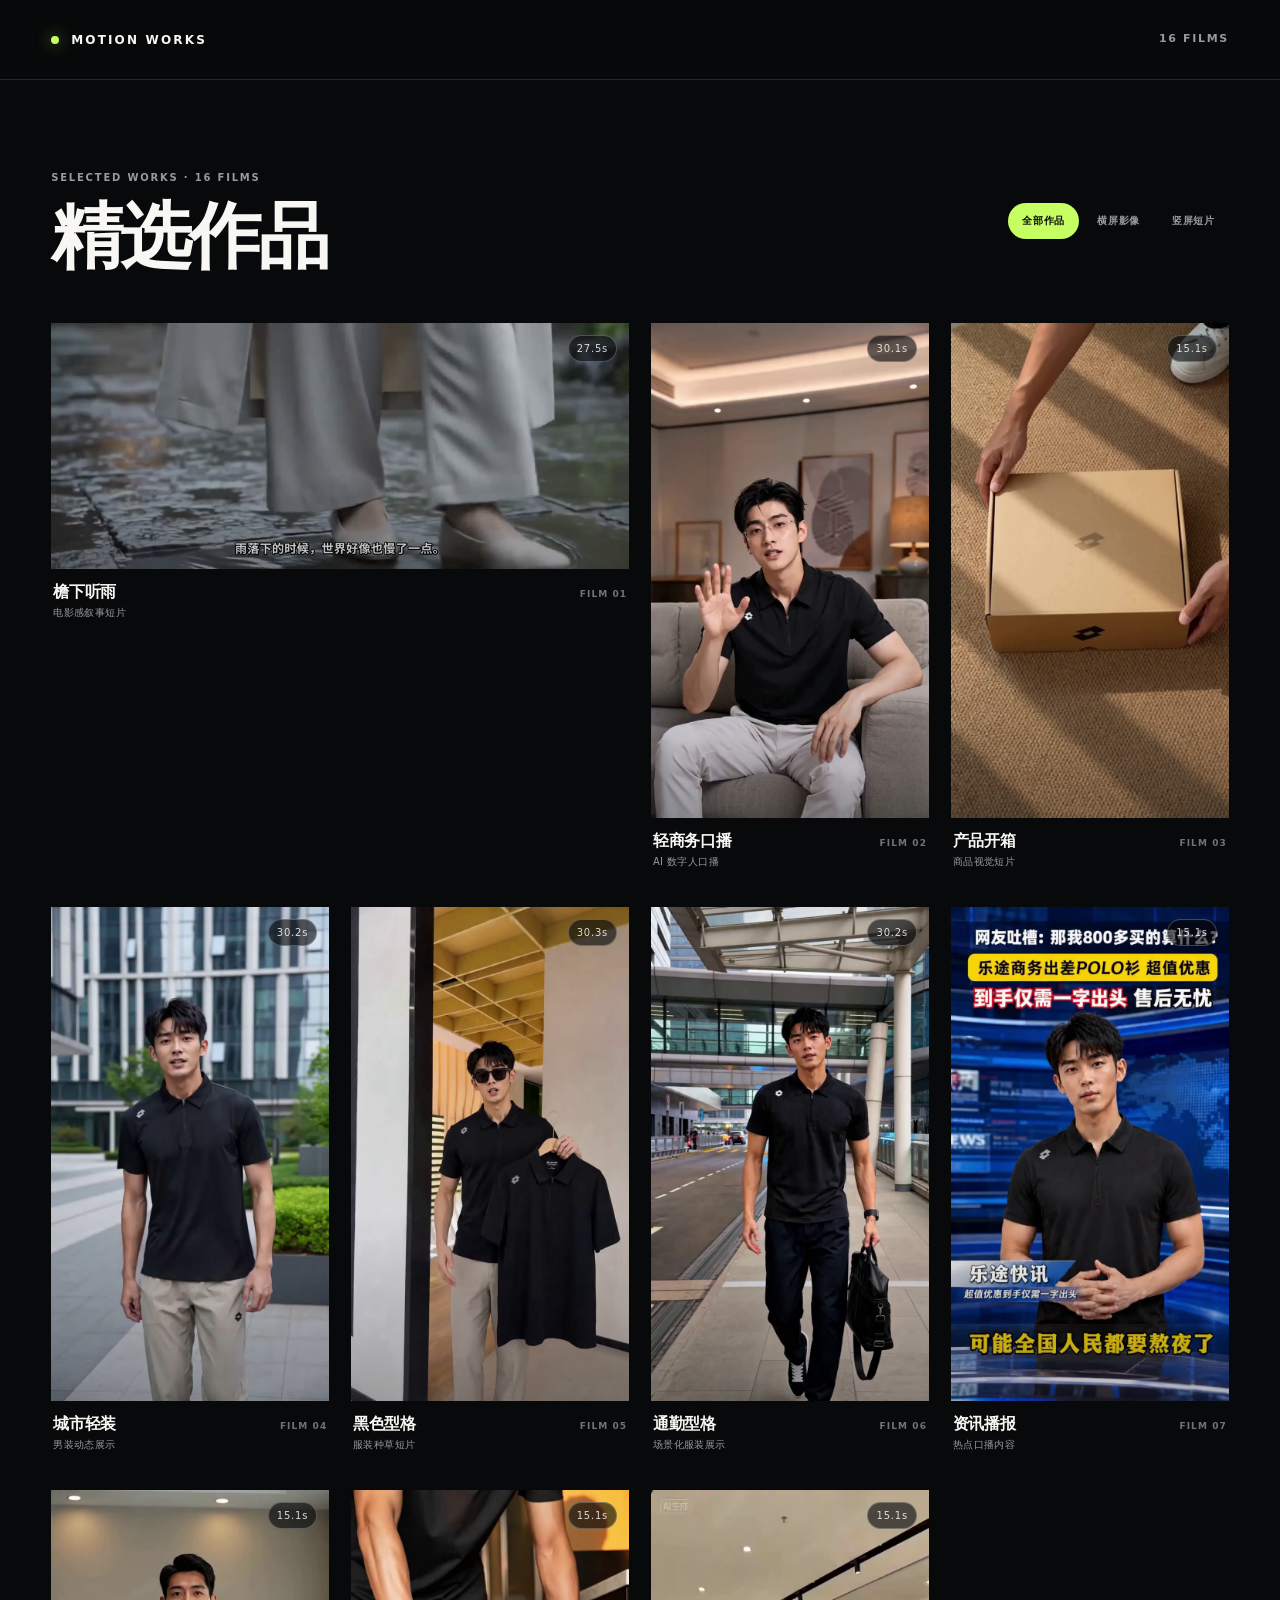
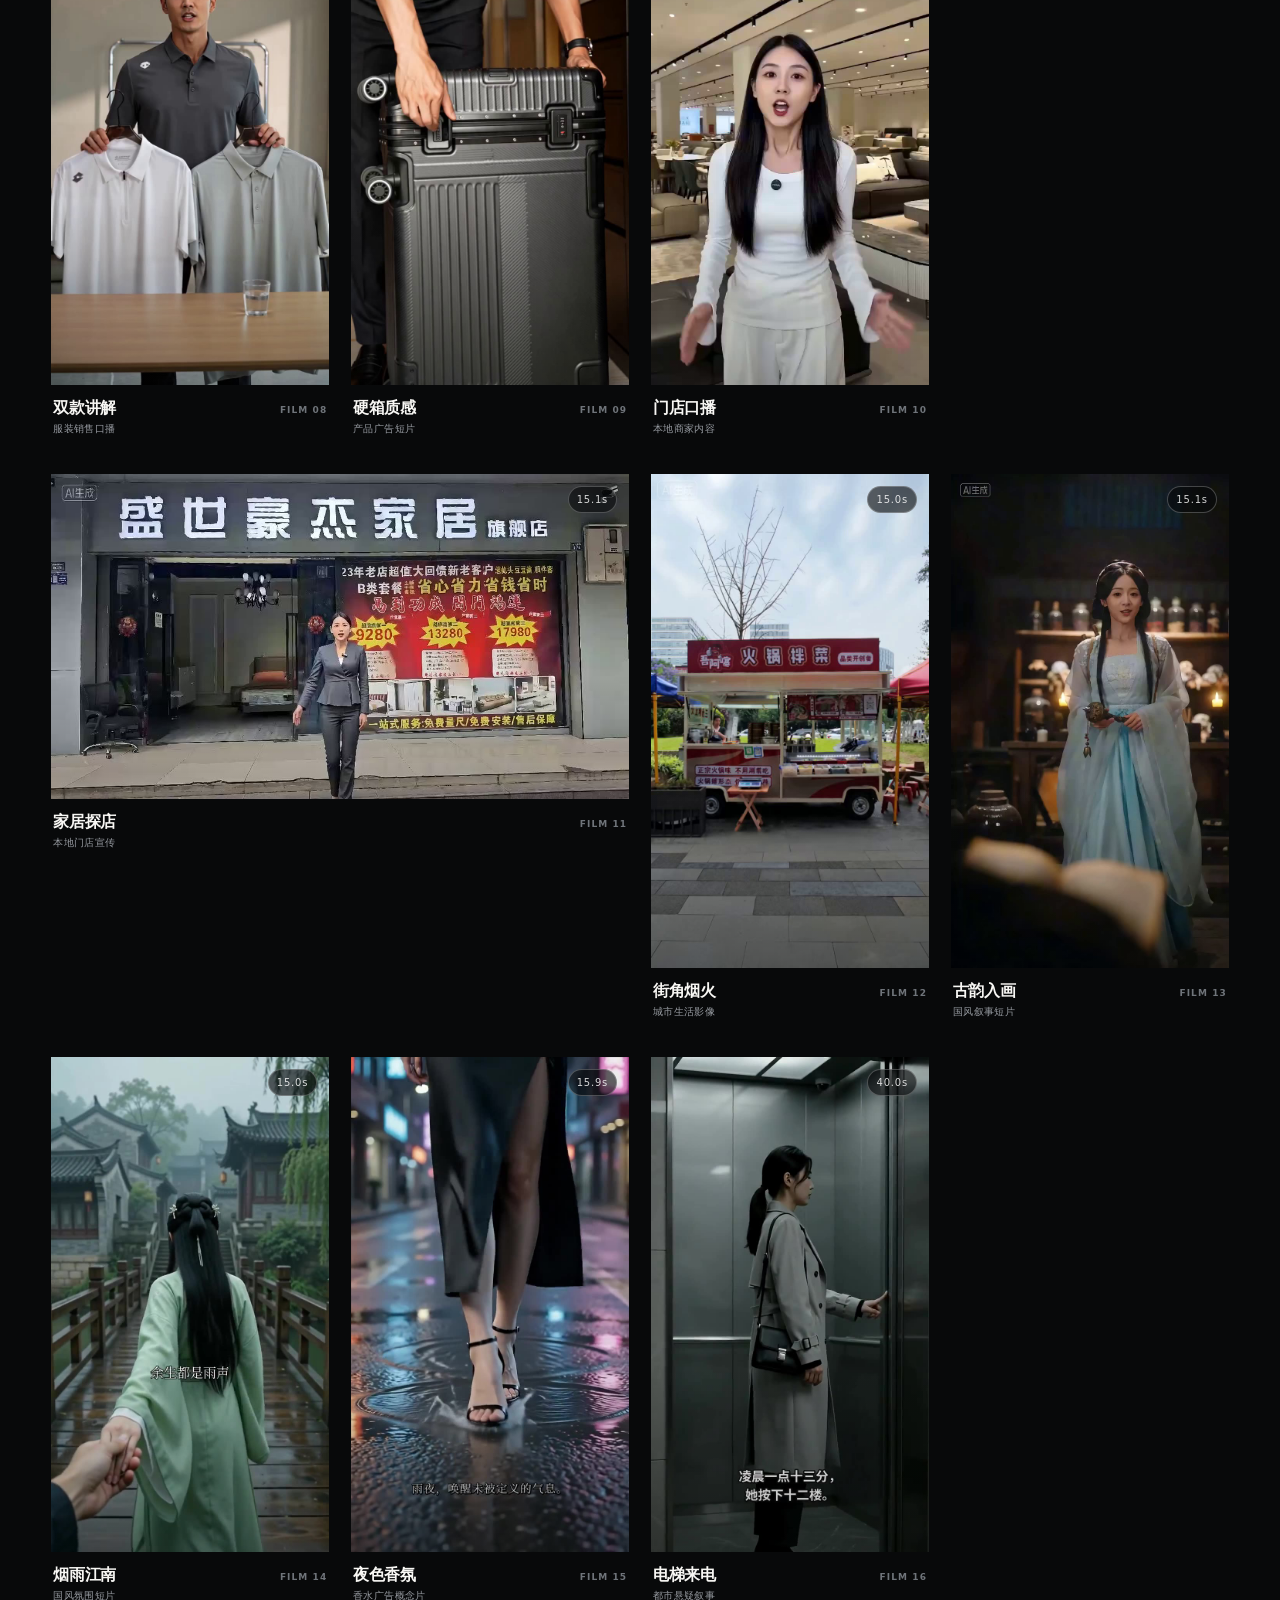
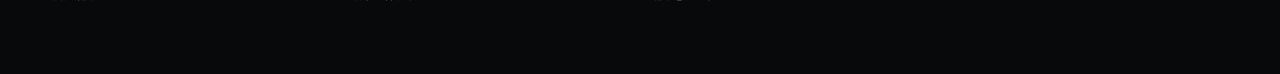
==== index.html @ a4774426 "Refresh first thumbnail and asset cache version" ====
<!doctype html>
<html lang="zh-CN">
<head>
  <meta charset="UTF-8">
  <meta name="viewport" content="width=device-width, initial-scale=1, viewport-fit=cover">
  <meta name="theme-color" content="#050507">
  <meta name="color-scheme" content="dark">
  <meta name="format-detection" content="telephone=no">
  <meta name="description" content="精选 AI 影像、商品视觉与短视频作品，覆盖服装展示、商业口播、产品广告、城市影像与国风叙事。">
  <meta property="og:type" content="website">
  <meta property="og:site_name" content="Motion Works">
  <meta property="og:title" content="精选动态作品｜AI 视频作品集">
  <meta property="og:description" content="AI 影像、商品视觉与短视频精选作品。">
  <meta property="og:url" content="https://works.devs.surf/">
  <meta property="og:image" content="https://works.devs.surf/thumbnails/1_thumb.jpg?v=20260813-1">
  <meta name="twitter:card" content="summary_large_image">
  <meta name="twitter:title" content="精选动态作品｜AI 视频作品集">
  <meta name="twitter:description" content="AI 影像、商品视觉与短视频精选作品。">
  <meta name="twitter:image" content="https://works.devs.surf/thumbnails/1_thumb.jpg?v=20260813-1">
  <link rel="canonical" href="https://works.devs.surf/">
  <link rel="icon" href="favicon.svg" type="image/svg+xml">
  <link rel="preconnect" href="https://fastly.jsdelivr.net" crossorigin>
  <link rel="preconnect" href="https://cdn.jsdelivr.net" crossorigin>
  <link rel="dns-prefetch" href="//fastly.jsdelivr.net">
  <link rel="dns-prefetch" href="//cdn.jsdelivr.net">
  <link rel="preload" href="thumbnails/1_thumb.jpg?v=20260813-1" as="image" fetchpriority="high">
  <link rel="stylesheet" href="assets/styles.css?v=20260813-1">
  <link rel="stylesheet" href="assets/resilience.css?v=20260813-1">
  <link rel="stylesheet" href="assets/gallery.css?v=20260813-1">
  <title>精选动态作品｜AI 视频作品集</title>
</head>
<body>
  <div class="preloader" id="preloader" aria-hidden="true">
    <span class="preloader__mark">M</span>
    <span class="preloader__line"></span>
  </div>

  <div class="scroll-progress" id="scrollProgress" aria-hidden="true"></div>
  <div class="network-notice" id="networkNotice" role="status" aria-live="polite" hidden></div>

  <header class="site-header" id="siteHeader">
    <a class="wordmark" href="#top" aria-label="返回页面顶部">
      <span class="wordmark__dot"></span>
      <span>MOTION WORKS</span>
    </a>
    <div class="header-meta" aria-label="作品统计">
      <span id="headerCount">16 FILMS</span>
      <span class="header-meta__divider"></span>
      <span>VISUAL ARCHIVE</span>
    </div>
  </header>

  <main id="top">
    <section class="gallery-section" id="works" aria-labelledby="worksTitle">
      <div class="section-heading">
        <div>
          <p class="eyebrow">SELECTED WORKS · 16 FILMS</p>
          <h1 id="worksTitle">精选作品</h1>
        </div>
        <div class="filters" role="group" aria-label="按画幅筛选作品">
          <button class="filter is-active" type="button" data-filter="all" aria-pressed="true">全部作品</button>
          <button class="filter" type="button" data-filter="landscape" aria-pressed="false">横屏影像</button>
          <button class="filter" type="button" data-filter="portrait" aria-pressed="false">竖屏短片</button>
        </div>
      </div>

      <div class="gallery" id="gallery" aria-live="polite"></div>
      <p class="empty-state" id="emptyState" hidden>当前分类暂无作品。</p>
    </section>
  </main>

  <div class="player" id="player" role="dialog" aria-modal="true" aria-labelledby="playerTitle" aria-hidden="true">
    <div class="player__backdrop" data-close-player></div>
    <div class="player__shell">
      <header class="player__header">
        <div>
          <p class="player__index" id="playerIndex">FILM 01 / 16</p>
          <h2 id="playerTitle">MOTION 01</h2>
        </div>
        <button class="icon-button player__close" id="playerClose" type="button" aria-label="关闭播放器">
          <span></span><span></span>
        </button>
      </header>

      <div class="player__stage" id="playerStage">
        <div class="player__loading" id="playerLoading" aria-live="polite">
          <span></span>
          <p id="playerLoadingText">准备视频线路</p>
        </div>
        <video id="mainVideo" controls playsinline webkit-playsinline preload="metadata"></video>
        <div class="player__error" id="playerError" role="status" hidden>
          <p>当前线路加载较慢或连接失败。</p>
          <div class="player__actions">
            <button id="playerRetry" type="button">重新测速</button>
            <a id="playerOpenExternal" href="#" target="_blank" rel="noopener noreferrer" aria-disabled="true">单独打开视频</a>
          </div>
        </div>
      </div>

      <footer class="player__footer">
        <button class="player-nav" id="playerPrev" type="button" aria-label="播放上一个作品">
          <span>←</span><small>PREVIOUS</small>
        </button>
        <div class="player__meta">
          <span id="playerDuration">27.5 SEC</span>
          <span id="playerFormat">LANDSCAPE</span>
          <button class="player__quality" id="playerQuality" type="button">流畅</button>
        </div>
        <button class="player-nav player-nav--next" id="playerNext" type="button" aria-label="播放下一个作品">
          <small>NEXT</small><span>→</span>
        </button>
      </footer>
    </div>
  </div>

  <noscript><div class="noscript">请启用 JavaScript 以浏览和播放作品。</div></noscript>
  <script src="assets/data.js?v=20260813-1" defer></script>
  <script src="assets/app.js?v=20260813-1" defer></script>
  <script src="assets/resilience.js?v=20260813-1" defer></script>
</body>
</html>
---- assets/styles.css ----
:root {
  --bg: #050507;
  --surface: rgba(16, 16, 22, 0.78);
  --line: rgba(255, 255, 255, 0.12);
  --line-strong: rgba(255, 255, 255, 0.24);
  --text: #f8f7f4;
  --muted: #aaa9b2;
  --accent: #b8ff5a;
  --accent-soft: rgba(184, 255, 90, 0.16);
  --violet: #8f67ff;
  --cyan: #42d9ff;
  --danger: #ff9b9b;
  --max: 1560px;
  --header-h: 80px;
  --ease: cubic-bezier(.2, .8, .2, 1);
  --ease-spring: cubic-bezier(.16, 1, .3, 1);
}

* { box-sizing: border-box; }
html { scroll-behavior: smooth; background: var(--bg); overflow-x: clip; }
body {
  margin: 0;
  min-width: 320px;
  overflow-x: clip;
  background: var(--bg);
  color: var(--text);
  font-family: Inter, ui-sans-serif, system-ui, -apple-system, BlinkMacSystemFont, "Segoe UI", "PingFang SC", "Microsoft YaHei", sans-serif;
  -webkit-font-smoothing: antialiased;
  line-height: 1.5;
}
body.player-open { overflow: hidden; }
button, a { color: inherit; }
button { font: inherit; }
img, video { display: block; max-width: 100%; }
::selection { color: #050507; background: var(--accent); }

.preloader {
  position: fixed;
  inset: 0;
  z-index: 9999;
  display: grid;
  place-items: center;
  align-content: center;
  gap: 18px;
  background: #050507;
  pointer-events: none;
  animation: preloaderFallback .55s 1.4s forwards;
}
.preloader.is-hidden { opacity: 0; visibility: hidden; transition: opacity .45s var(--ease), visibility .45s; }
.preloader__mark { font-size: 28px; font-weight: 800; letter-spacing: -.05em; }
.preloader__line { width: 80px; height: 1px; overflow: hidden; background: rgba(255,255,255,.12); }
.preloader__line::after { content:""; display:block; width:50%; height:100%; background:var(--accent); animation: loadingLine 1s ease-in-out infinite alternate; }
@keyframes loadingLine { from { transform: translateX(-100%); } to { transform: translateX(200%); } }
@keyframes preloaderFallback { to { opacity: 0; visibility: hidden; } }

.atmosphere { position: fixed; inset: 0; z-index: -4; width: 100%; height: 100%; opacity: .55; pointer-events:none; }
.aurora {
  position: fixed;
  inset: -25%;
  z-index: -5;
  pointer-events: none;
  background:
    radial-gradient(circle at 18% 28%, rgba(143, 103, 255, .17), transparent 28%),
    radial-gradient(circle at 82% 18%, rgba(66, 217, 255, .12), transparent 25%),
    radial-gradient(circle at 58% 75%, rgba(184, 255, 90, .08), transparent 26%),
    #050507;
  filter: blur(34px) saturate(110%);
  animation: auroraDrift 20s ease-in-out infinite alternate;
}
@keyframes auroraDrift { from { transform:translate3d(-2%,-2%,0) scale(1); } to { transform:translate3d(3%,2%,0) scale(1.06); } }
.noise { position: fixed; inset:0; z-index:20; opacity:.025; pointer-events:none; background-image:url("data:image/svg+xml,%3Csvg viewBox='0 0 180 180' xmlns='http://www.w3.org/2000/svg'%3E%3Cfilter id='n'%3E%3CfeTurbulence type='fractalNoise' baseFrequency='.95' numOctaves='3' stitchTiles='stitch'/%3E%3C/filter%3E%3Crect width='100%25' height='100%25' filter='url(%23n)' opacity='.75'/%3E%3C/svg%3E"); mix-blend-mode: soft-light; }
.cursor-glow { position: fixed; z-index:19; width:300px; height:300px; border-radius:50%; pointer-events:none; opacity:0; transform:translate(-50%,-50%); background:radial-gradient(circle, rgba(184,255,90,.10), rgba(143,103,255,.035) 38%, transparent 70%); transition:opacity .3s; }
.cursor-glow.is-visible { opacity:1; }
.scroll-progress { position:fixed; top:0; left:0; z-index:3000; height:2px; width:0; background:linear-gradient(90deg,var(--accent),var(--cyan)); }

.site-header {
  position: fixed;
  inset: 0 0 auto;
  z-index: 100;
  height: var(--header-h);
  display: flex;
  align-items: center;
  justify-content: space-between;
  padding: 0 clamp(22px, 4vw, 64px);
  border-bottom: 1px solid transparent;
  transition: background .3s, border-color .3s;
}
.site-header.is-scrolled { background:rgba(5,5,7,.78); border-color:var(--line); backdrop-filter:blur(18px); -webkit-backdrop-filter:blur(18px); }
.wordmark { display:flex; align-items:center; gap:12px; font-size:12px; font-weight:760; letter-spacing:.18em; text-decoration:none; }
.wordmark__dot { width:8px; height:8px; border-radius:50%; background:var(--accent); box-shadow:0 0 16px rgba(184,255,90,.65); }
.header-meta { display:flex; align-items:center; gap:14px; color:var(--muted); font-size:11px; font-weight:650; letter-spacing:.15em; }
.header-meta__divider { width:28px; height:1px; background:var(--line-strong); }

main { min-height: 100svh; }
.gallery-section { max-width:var(--max); margin:0 auto; padding:calc(var(--header-h) + clamp(54px,7vw,104px)) clamp(18px,4vw,64px) 120px; }
.section-heading { display:flex; align-items:flex-end; justify-content:space-between; gap:32px; margin-bottom:clamp(32px,5vw,64px); }
.eyebrow { margin:0 0 22px; color:var(--accent); font-size:11px; font-weight:760; letter-spacing:.24em; }
.section-heading h1 { margin:0; max-width:760px; font-size:clamp(44px,6.4vw,96px); line-height:.92; letter-spacing:-.065em; }
.section-intro { max-width:520px; margin:24px 0 0; color:var(--muted); font-size:clamp(13px,1vw,15px); letter-spacing:.025em; }
.filters { display:flex; align-items:center; gap:8px; padding:5px; border:1px solid var(--line); border-radius:999px; background:rgba(12,12,16,.62); backdrop-filter:blur(16px); -webkit-backdrop-filter:blur(16px); }
.filter { border:0; border-radius:999px; min-height:42px; padding:10px 16px; background:transparent; color:var(--muted); font-size:11px; font-weight:750; letter-spacing:.1em; cursor:pointer; transition:background .25s,color .25s,transform .25s; }
.filter:hover { color:var(--text); }
.filter:active { transform:scale(.97); }
.filter:focus-visible { outline:2px solid var(--accent); outline-offset:2px; }
.filter.is-active { color:#08090a; background:var(--accent); }

.gallery { display:grid; grid-template-columns:repeat(4,minmax(0,1fr)); grid-auto-rows:8px; grid-auto-flow:dense; gap:clamp(14px,1.5vw,24px); align-items:start; }
.gallery[data-filter="landscape"] { grid-template-columns:repeat(2,minmax(0,1fr)); }
.gallery[data-filter="landscape"] .work-card--landscape { grid-column:span 1; }
.work-card { position:relative; display:block; width:100%; padding:0; border:0; overflow:hidden; border-radius:4px; background:#101015; color:var(--text); cursor:pointer; isolation:isolate; opacity:0; transform:translateY(24px); box-shadow:0 18px 56px rgba(0,0,0,.20); transition:opacity .65s var(--ease),transform .65s var(--ease),box-shadow .35s; }
.work-card.is-visible { opacity:1; transform:none; }
.work-card--portrait { grid-column:span 1; aspect-ratio:9/16; }
.work-card--landscape { grid-column:span 2; aspect-ratio:16/9; }
.work-card__media { position:absolute; inset:0; overflow:hidden; background:radial-gradient(circle at 50% 35%, rgba(143,103,255,.13), transparent 46%),#101015; }
.work-card__media::after { content:""; position:absolute; inset:0; z-index:2; background:linear-gradient(180deg,rgba(0,0,0,.02) 34%,rgba(0,0,0,.82) 100%); transition:opacity .35s; }
.work-card__image,.work-card__preview { width:100%; height:100%; object-fit:cover; transition:transform .75s var(--ease-spring),filter .4s,opacity .3s; }
.work-card__image { filter:saturate(.88) contrast(1.03); }
.work-card__preview { position:absolute; inset:0; opacity:0; z-index:1; }
.work-card.is-previewing .work-card__preview { opacity:1; }
.work-card.is-previewing .work-card__image { opacity:0; }
.work-card__chrome { position:absolute; inset:0; z-index:4; display:flex; flex-direction:column; justify-content:space-between; padding:clamp(15px,1.8vw,26px); pointer-events:none; }
.work-card__top { display:flex; justify-content:space-between; align-items:center; color:rgba(255,255,255,.78); font-size:10px; font-weight:750; letter-spacing:.13em; }
.work-card__bottom { display:flex; align-items:flex-end; justify-content:space-between; gap:16px; }
.work-card__title { display:block; font-size:clamp(18px,1.85vw,29px); line-height:1.05; letter-spacing:-.035em; }
.work-card__meta { display:block; max-width:220px; margin-top:9px; color:rgba(255,255,255,.68); font-size:11px; letter-spacing:.09em; line-height:1.4; }
.work-card__play { width:clamp(46px,4.8vw,68px); aspect-ratio:1; display:grid; place-items:center; flex:0 0 auto; border-radius:50%; border:1px solid rgba(255,255,255,.45); background:rgba(4,4,6,.30); backdrop-filter:blur(10px); transform:scale(.88); transition:transform .4s var(--ease-spring),background .25s,border-color .25s; }
.work-card__play svg { width:28%; margin-left:5%; fill:white; }
.work-card__outline { position:absolute; inset:0; z-index:5; border:1px solid rgba(255,255,255,.10); pointer-events:none; transition:border-color .3s,box-shadow .3s; }
.work-card__shine { position:absolute; z-index:3; width:46%; height:160%; top:-30%; left:-80%; transform:rotate(18deg); background:linear-gradient(90deg,transparent,rgba(255,255,255,.10),transparent); transition:left .7s var(--ease); pointer-events:none; }
.work-card:hover { box-shadow:0 24px 70px rgba(0,0,0,.30); }
.work-card:hover .work-card__image,.work-card:focus-visible .work-card__image { transform:scale(1.045); filter:saturate(1) contrast(1.04); }
.work-card:hover .work-card__play,.work-card:focus-visible .work-card__play { transform:scale(1); background:var(--accent); border-color:var(--accent); }
.work-card:hover .work-card__play svg,.work-card:focus-visible .work-card__play svg { fill:#070807; }
.work-card:hover .work-card__outline,.work-card:focus-visible .work-card__outline { border-color:rgba(184,255,90,.48); box-shadow:inset 0 0 28px rgba(184,255,90,.04); }
.work-card:hover .work-card__shine { left:130%; }
.work-card:focus-visible { outline:2px solid var(--accent); outline-offset:4px; }
.empty-state { padding:80px 0; color:var(--muted); text-align:center; }

.site-footer { max-width:var(--max); margin:0 auto; padding:30px clamp(22px,4vw,64px) 54px; display:flex; justify-content:space-between; border-top:1px solid var(--line); color:var(--muted); font-size:11px; font-weight:700; letter-spacing:.14em; }
.noscript { position:fixed; inset:auto 16px 16px; z-index:10000; padding:12px 16px; border:1px solid var(--line); background:#111116; color:var(--text); text-align:center; }

.player { position:fixed; inset:0; z-index:5000; visibility:hidden; opacity:0; transition:opacity .4s var(--ease),visibility .4s; }
.player.is-open { visibility:visible; opacity:1; }
.player__backdrop { position:absolute; inset:0; background:rgba(2,2,4,.90); backdrop-filter:blur(22px); -webkit-backdrop-filter:blur(22px); }
.player__shell { position:relative; z-index:1; width:100%; height:100%; padding:max(20px,env(safe-area-inset-top)) clamp(14px,4vw,58px) max(16px,env(safe-area-inset-bottom)); display:grid; grid-template-rows:auto minmax(0,1fr) auto; gap:18px; transform:scale(.97) translateY(12px); transition:transform .5s var(--ease-spring); }
.player.is-open .player__shell { transform:none; }
.player__header,.player__footer { display:flex; align-items:center; justify-content:space-between; gap:20px; }
.player__header h2 { margin:5px 0 0; font-size:clamp(20px,2.5vw,38px); letter-spacing:-.04em; }
.player__index { margin:0; color:var(--accent); font-size:10px; font-weight:750; letter-spacing:.18em; }
.icon-button { position:relative; width:50px; height:50px; border:1px solid var(--line-strong); border-radius:50%; background:rgba(255,255,255,.04); cursor:pointer; transition:background .25s,border-color .25s,transform .25s; }
.icon-button span { position:absolute; left:15px; right:15px; top:24px; height:1px; background:white; }
.icon-button span:first-child { transform:rotate(45deg); }
.icon-button span:last-child { transform:rotate(-45deg); }
.icon-button:hover { background:var(--accent); border-color:var(--accent); transform:rotate(90deg); }
.icon-button:hover span { background:#050507; }
.icon-button:focus-visible,.player-nav:focus-visible,.player__error button:focus-visible { outline:2px solid var(--accent); outline-offset:3px; }
.player__stage { position:relative; min-height:0; display:grid; place-items:center; overflow:hidden; border:1px solid rgba(255,255,255,.10); border-radius:3px; background:#000; }
.player__stage video { width:100%; height:100%; object-fit:contain; background:#000; }
.player__stage.is-portrait video { max-width:min(46vh,430px); }
.player__loading { position:absolute; inset:0; z-index:2; display:grid; place-content:center; justify-items:center; gap:16px; background:#050507; transition:opacity .25s,visibility .25s; }
.player__loading.is-hidden { opacity:0; visibility:hidden; pointer-events:none; }
.player__loading span { width:40px; height:40px; border:1px solid rgba(255,255,255,.18); border-top-color:var(--accent); border-radius:50%; animation:spin .8s linear infinite; }
.player__loading p { margin:0; color:var(--muted); font-size:10px; font-weight:750; letter-spacing:.18em; }
@keyframes spin { to { transform:rotate(360deg); } }
.player__error { position:absolute; inset:0; z-index:3; display:grid; place-content:center; justify-items:center; gap:14px; padding:24px; background:rgba(5,5,7,.92); text-align:center; }
.player__error[hidden] { display:none; }
.player__error p { margin:0; color:var(--danger); }
.player__error button { min-height:42px; padding:10px 18px; border:1px solid var(--accent); border-radius:999px; background:var(--accent); color:#050507; font-weight:750; cursor:pointer; }
.player-nav { display:flex; align-items:center; gap:14px; border:0; padding:12px 0; background:transparent; cursor:pointer; color:var(--muted); transition:color .25s; }
.player-nav span { font-size:22px; }
.player-nav small { font-size:10px; font-weight:750; letter-spacing:.15em; }
.player-nav:hover { color:var(--text); }
.player__meta { display:flex; gap:22px; color:var(--muted); font-size:10px; font-weight:700; letter-spacing:.14em; }

@media (max-width:1180px) {
  .gallery { grid-template-columns:repeat(3,minmax(0,1fr)); }
}
@media (max-width:860px) {
  :root { --header-h:70px; }
  .header-meta span:last-child,.header-meta__divider { display:none; }
  .section-heading { align-items:flex-start; flex-direction:column; }
  .gallery { grid-template-columns:repeat(2,minmax(0,1fr)); }
  .gallery[data-filter="landscape"] { grid-template-columns:1fr; }
  .work-card--landscape { grid-column:span 2; }
  .player__shell { gap:14px; }
  .atmosphere,.cursor-glow { display:none; }
  .aurora { animation:none; opacity:.82; }
}
@media (max-width:560px) {
  .site-header { padding-inline:18px; }
  .wordmark { font-size:10px; letter-spacing:.13em; }
  .header-meta { font-size:10px; }
  .gallery-section { padding:calc(var(--header-h) + 38px) 12px 80px; }
  .section-heading { padding:0 6px; margin-bottom:28px; gap:24px; }
  .section-heading h1 { font-size:clamp(42px,14vw,68px); }
  .section-intro { margin-top:18px; }
  .filters { width:100%; display:grid; grid-template-columns:repeat(3,1fr); }
  .filter { min-width:0; padding-inline:8px; font-size:10px; }
  .gallery { gap:10px; grid-auto-rows:6px; }
  .work-card__chrome { padding:13px; }
  .work-card__top { font-size:9px; }
  .work-card__title { font-size:17px; }
  .work-card__meta { font-size:10px; }
  .work-card__play { width:42px; }
  .site-footer { padding-inline:18px; font-size:10px; }
  .player__shell { padding-inline:10px; }
  .player__header { padding-inline:4px; }
  .player__header h2 { font-size:18px; }
  .icon-button { width:44px; height:44px; }
  .icon-button span { left:13px; right:13px; top:21px; }
  .player__footer { gap:10px; }
  .player__meta { gap:10px; font-size:9px; }
  .player-nav { gap:7px; }
  .player-nav small { display:none; }
}
@media (max-width:420px) {
  .gallery { grid-template-columns:1fr; gap:14px; }
  .work-card--portrait,.work-card--landscape { grid-column:span 1; }
  .work-card--portrait { aspect-ratio:9/16; }
  .work-card--landscape { aspect-ratio:16/9; }
  .work-card__title { font-size:20px; }
  .work-card__meta { font-size:11px; }
}
@media (pointer:coarse) {
  .cursor-glow { display:none; }
  .work-card__play { transform:scale(1); }
  .work-card__shine { display:none; }
}
@media (prefers-reduced-motion:reduce) {
  html { scroll-behavior:auto; }
  *,*::before,*::after { animation-duration:.01ms !important; animation-iteration-count:1 !important; transition-duration:.01ms !important; }
  .atmosphere,.cursor-glow { display:none; }
  .aurora { animation:none; }
  .work-card { opacity:1; transform:none; }
}
---- assets/resilience.css ----
/* Lightweight resilience layer: safe to remove without affecting the core gallery. */
.network-notice {
  position: fixed;
  left: 50%;
  bottom: max(18px, env(safe-area-inset-bottom));
  z-index: 7000;
  max-width: min(560px, calc(100vw - 28px));
  padding: 11px 16px;
  border: 1px solid rgba(255, 255, 255, .16);
  border-radius: 999px;
  background: rgba(12, 12, 16, .92);
  color: #f8f7f4;
  box-shadow: 0 12px 36px rgba(0, 0, 0, .35);
  font-size: 12px;
  line-height: 1.45;
  text-align: center;
  transform: translateX(-50%);
  backdrop-filter: blur(14px);
  -webkit-backdrop-filter: blur(14px);
}
.network-notice[hidden] { display: none; }

.player__actions {
  display: flex;
  flex-wrap: wrap;
  justify-content: center;
  gap: 10px;
}
.player__actions a {
  min-height: 42px;
  display: inline-flex;
  align-items: center;
  justify-content: center;
  padding: 10px 18px;
  border: 1px solid rgba(255, 255, 255, .25);
  border-radius: 999px;
  color: #f8f7f4;
  text-decoration: none;
  font-weight: 750;
}
.player__actions a:hover { border-color: #b8ff5a; color: #b8ff5a; }
.player__actions a:focus-visible { outline: 2px solid #b8ff5a; outline-offset: 3px; }
.player__actions a[aria-disabled="true"] { opacity: .45; pointer-events: none; }

@supports (content-visibility: auto) {
  .work-card__media {
    content-visibility: auto;
    contain-intrinsic-size: auto 520px;
  }
}

html.is-save-data .atmosphere,
html.is-save-data .noise,
html.is-slow-network .atmosphere,
html.is-slow-network .noise,
html.is-offline .atmosphere,
html.is-offline .noise {
  display: none;
}
html.is-save-data .aurora,
html.is-slow-network .aurora,
html.is-offline .aurora {
  animation: none;
  filter: none;
  opacity: .58;
}
html.is-save-data .site-header.is-scrolled,
html.is-save-data .filters,
html.is-slow-network .site-header.is-scrolled,
html.is-slow-network .filters {
  backdrop-filter: none;
  -webkit-backdrop-filter: none;
}

@media (max-width: 560px) {
  .noise { display: none; }
  .aurora { filter: none; opacity: .62; }
  .site-header.is-scrolled,
  .filters,
  .player__backdrop,
  .work-card__play {
    backdrop-filter: none;
    -webkit-backdrop-filter: none;
  }
  .network-notice {
    width: calc(100vw - 24px);
    border-radius: 14px;
  }
}

@media (prefers-reduced-data: reduce) {
  .atmosphere,
  .noise,
  .cursor-glow { display: none; }
  .aurora { animation: none; filter: none; }
}
---- assets/gallery.css ----
/* Final visual layer for the lightweight, video-first portfolio gallery. */
:root {
  --bg: #08090a;
  --surface: #111315;
  --line: rgba(255, 255, 255, .12);
  --line-strong: rgba(255, 255, 255, .24);
  --accent: #c5ff62;
  --muted: #969aa0;
}

.preloader { animation-duration: .2s; animation-delay: .35s; }
.preloader.is-hidden { transition-duration: .2s; }
.atmosphere, .aurora, .noise, .cursor-glow { display: none !important; }
.scroll-progress { height: 1px; background: var(--accent); }

.site-header {
  background: rgba(8, 9, 10, .96);
  border-bottom-color: var(--line);
}
.site-header.is-scrolled {
  background: rgba(8, 9, 10, .96);
  backdrop-filter: none;
  -webkit-backdrop-filter: none;
}
.header-meta span:last-child, .header-meta__divider { display: none; }

.gallery-section {
  padding-top: calc(var(--header-h) + clamp(42px, 7vw, 92px));
  padding-bottom: 72px;
}
.section-heading {
  align-items: center;
  margin-bottom: clamp(28px, 4vw, 52px);
}
.eyebrow {
  margin-bottom: 16px;
  color: var(--muted);
  font-size: 10px;
  letter-spacing: .18em;
}
.section-heading h1 {
  font-size: clamp(42px, 5.6vw, 78px);
  line-height: 1;
  letter-spacing: -.045em;
}
.section-intro { display: none; }
.filters {
  gap: 4px;
  padding: 0;
  border: 0;
  background: transparent;
  backdrop-filter: none;
  -webkit-backdrop-filter: none;
}
.filter {
  min-height: 36px;
  padding: 8px 13px;
  border: 1px solid transparent;
  color: var(--muted);
  font-size: 10px;
  letter-spacing: .07em;
}
.filter.is-active { color: var(--bg); background: var(--accent); }
.filter:not(.is-active):hover { border-color: var(--line-strong); }

.gallery {
  grid-template-columns: repeat(4, minmax(0, 1fr));
  grid-auto-rows: auto;
  grid-auto-flow: row;
  gap: clamp(28px, 3vw, 48px) clamp(12px, 1.7vw, 24px);
}
.gallery[data-filter="landscape"] {
  grid-template-columns: repeat(2, minmax(0, 1fr));
}
.work-card, .work-card.is-visible {
  display: block;
  grid-row-end: auto !important;
  aspect-ratio: auto;
  overflow: visible;
  opacity: 1;
  transform: none;
  border-radius: 0;
  background: transparent;
  box-shadow: none;
  text-align: left;
  transition: opacity .35s ease;
}
.work-card:hover { box-shadow: none; }
.work-card--landscape { grid-column: span 2; }
.work-card__media {
  position: relative;
  aspect-ratio: 9 / 16;
  overflow: hidden;
  border-radius: 6px;
  background: #111315;
  box-shadow: 0 12px 34px rgba(0, 0, 0, .18);
}
.work-card--landscape .work-card__media { aspect-ratio: 16 / 9; }
.work-card__media::after {
  background: linear-gradient(180deg, transparent 62%, rgba(0, 0, 0, .28));
  opacity: 1;
}
.work-card__image, .work-card__preview {
  filter: none;
  transition: transform .55s var(--ease-spring);
}
.work-card__preview { display: none; }
.work-card__chrome, .work-card__shine, .work-card__outline { display: none !important; }
.work-card__duration {
  position: absolute;
  top: 12px;
  right: 12px;
  z-index: 3;
  padding: 5px 8px;
  border: 1px solid rgba(255, 255, 255, .24);
  border-radius: 999px;
  background: rgba(8, 9, 10, .62);
  color: rgba(255, 255, 255, .82);
  font-size: 10px;
  letter-spacing: .08em;
}
.work-card__play {
  position: absolute;
  inset: 50% auto auto 50%;
  z-index: 3;
  width: 48px;
  height: 48px;
  opacity: 0;
  transform: translate(-50%, -50%) scale(.86);
  border-color: rgba(255, 255, 255, .7);
  background: rgba(8, 9, 10, .54);
  backdrop-filter: none;
  -webkit-backdrop-filter: none;
  transition: opacity .2s ease, transform .25s var(--ease-spring), background .2s ease;
}
.work-card__play svg { width: 24%; }
.work-card__caption {
  display: flex;
  align-items: baseline;
  justify-content: space-between;
  gap: 10px;
  padding: 13px 2px 0;
}
.work-card__title {
  display: block;
  font-size: clamp(14px, 1.25vw, 18px);
  line-height: 1.2;
  letter-spacing: -.02em;
}
.work-card__meta {
  display: block;
  margin-top: 5px;
  color: var(--muted);
  font-size: 10px;
  line-height: 1.35;
  letter-spacing: .04em;
}
.work-card__number {
  flex: 0 0 auto;
  color: #6f747a;
  font-size: 9px;
  font-weight: 700;
  letter-spacing: .12em;
}
.work-card:hover .work-card__media,
.work-card:focus-visible .work-card__media {
  box-shadow: 0 20px 42px rgba(0, 0, 0, .32);
}
.work-card:hover .work-card__image,
.work-card:focus-visible .work-card__image { transform: scale(1.025); }
.work-card:hover .work-card__play,
.work-card:focus-visible .work-card__play {
  opacity: 1;
  transform: translate(-50%, -50%) scale(1);
  background: var(--accent);
  border-color: var(--accent);
}
.work-card:hover .work-card__play svg,
.work-card:focus-visible .work-card__play svg { fill: var(--bg); }
.work-card:focus-visible { outline: 2px solid var(--accent); outline-offset: 5px; }
.site-footer { display: none; }
.player__backdrop {
  background: rgba(8, 9, 10, .94);
  backdrop-filter: none;
  -webkit-backdrop-filter: none;
}
.player__stage { border-radius: 6px; }

@media (max-width: 860px) {
  .gallery { grid-template-columns: repeat(2, minmax(0, 1fr)); }
  .work-card--landscape { grid-column: span 2; }
  .section-heading { align-items: flex-start; flex-direction: column; gap: 20px; }
}
@media (max-width: 460px) {
  .site-header { padding-inline: 18px; }
  .header-meta { font-size: 10px; }
  .gallery-section { padding-inline: 14px; }
  .gallery { grid-template-columns: repeat(2, minmax(0, 1fr)); gap: 25px 10px; }
  .work-card--landscape { grid-column: span 2; }
  .work-card__duration { top: 8px; right: 8px; font-size: 9px; }
  .work-card__caption { padding-top: 10px; }
  .work-card__title { font-size: 13px; }
  .work-card__meta { font-size: 9px; }
  .work-card__number { display: none; }
  .work-card__play { width: 42px; height: 42px; opacity: .92; }
}
@media (hover: none), (pointer: coarse) {
  .work-card__play {
    opacity: .9;
    transform: translate(-50%, -50%) scale(1);
  }
}
@media (prefers-reduced-motion: reduce) {
  .work-card, .work-card__image, .work-card__play { transition: none; }
}
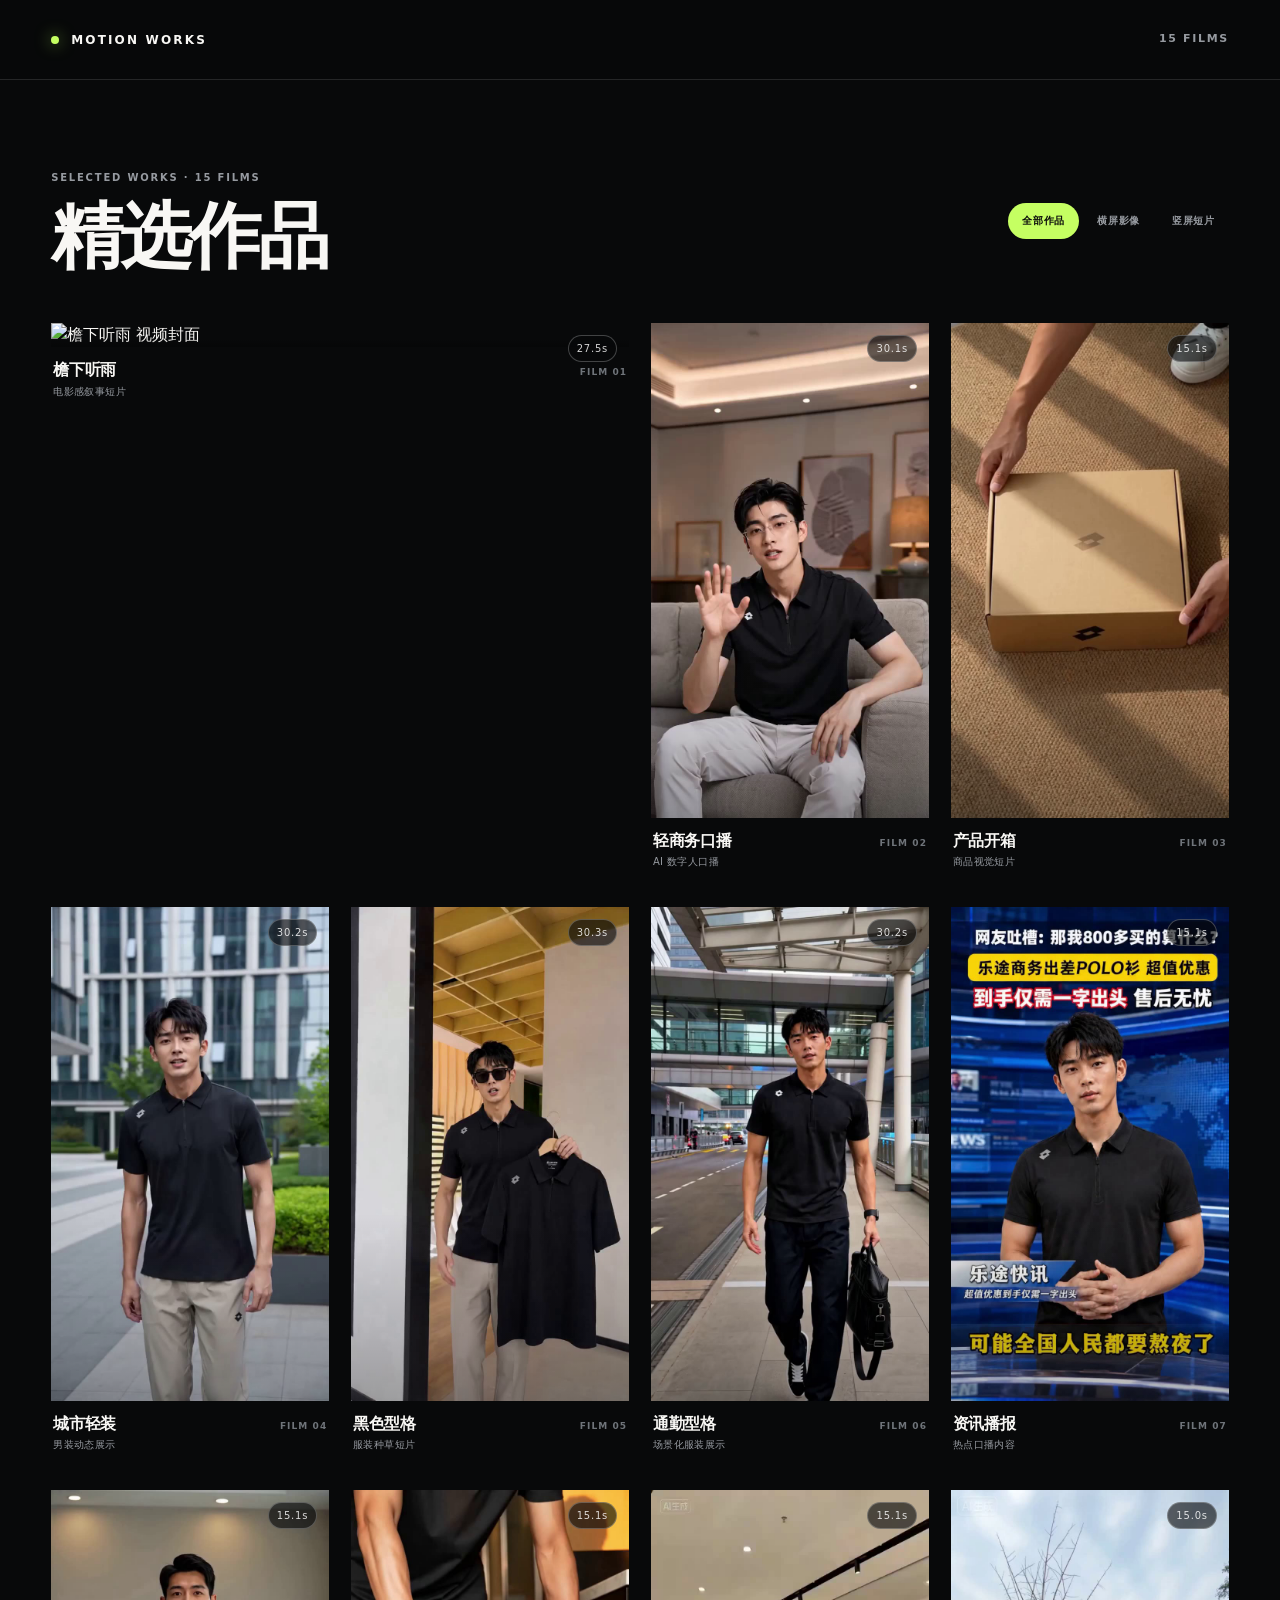
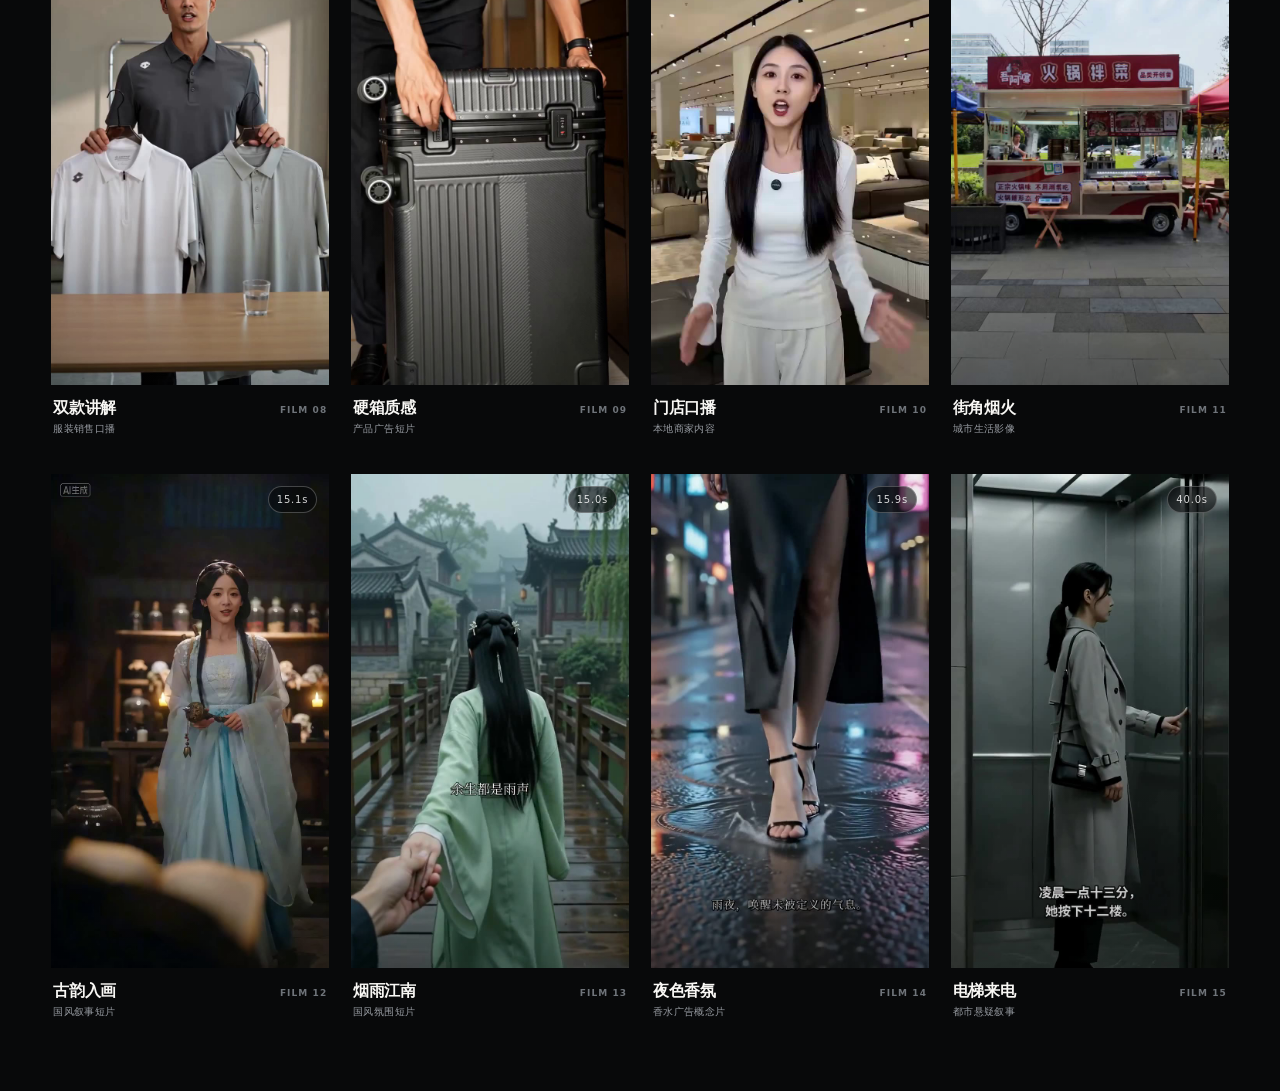
==== commit 0fceaf1d: "Refresh cover URLs and gallery count" ====
--- a/index.html
+++ b/index.html
@@ -12,21 +12,21 @@
   <meta property="og:title" content="精选动态作品｜AI 视频作品集">
   <meta property="og:description" content="AI 影像、商品视觉与短视频精选作品。">
   <meta property="og:url" content="https://works.devs.surf/">
-  <meta property="og:image" content="https://works.devs.surf/thumbnails/1_thumb.jpg?v=20260813-1">
+  <meta property="og:image" content="https://works.devs.surf/thumbnails/1_thumb_v2.jpg?v=20260813-2">
   <meta name="twitter:card" content="summary_large_image">
   <meta name="twitter:title" content="精选动态作品｜AI 视频作品集">
   <meta name="twitter:description" content="AI 影像、商品视觉与短视频精选作品。">
-  <meta name="twitter:image" content="https://works.devs.surf/thumbnails/1_thumb.jpg?v=20260813-1">
+  <meta name="twitter:image" content="https://works.devs.surf/thumbnails/1_thumb_v2.jpg?v=20260813-2">
   <link rel="canonical" href="https://works.devs.surf/">
   <link rel="icon" href="favicon.svg" type="image/svg+xml">
   <link rel="preconnect" href="https://fastly.jsdelivr.net" crossorigin>
   <link rel="preconnect" href="https://cdn.jsdelivr.net" crossorigin>
   <link rel="dns-prefetch" href="//fastly.jsdelivr.net">
   <link rel="dns-prefetch" href="//cdn.jsdelivr.net">
-  <link rel="preload" href="thumbnails/1_thumb.jpg?v=20260813-1" as="image" fetchpriority="high">
-  <link rel="stylesheet" href="assets/styles.css?v=20260813-1">
-  <link rel="stylesheet" href="assets/resilience.css?v=20260813-1">
-  <link rel="stylesheet" href="assets/gallery.css?v=20260813-1">
+  <link rel="preload" href="thumbnails/1_thumb_v2.jpg?v=20260813-2" as="image" fetchpriority="high">
+  <link rel="stylesheet" href="assets/styles.css?v=20260813-2">
+  <link rel="stylesheet" href="assets/resilience.css?v=20260813-2">
+  <link rel="stylesheet" href="assets/gallery.css?v=20260813-2">
   <title>精选动态作品｜AI 视频作品集</title>
 </head>
 <body>
@@ -44,7 +44,7 @@
       <span>MOTION WORKS</span>
     </a>
     <div class="header-meta" aria-label="作品统计">
-      <span id="headerCount">16 FILMS</span>
+      <span id="headerCount">15 FILMS</span>
       <span class="header-meta__divider"></span>
       <span>VISUAL ARCHIVE</span>
     </div>
@@ -54,7 +54,7 @@
     <section class="gallery-section" id="works" aria-labelledby="worksTitle">
       <div class="section-heading">
         <div>
-          <p class="eyebrow">SELECTED WORKS · 16 FILMS</p>
+          <p class="eyebrow">SELECTED WORKS · 15 FILMS</p>
           <h1 id="worksTitle">精选作品</h1>
         </div>
         <div class="filters" role="group" aria-label="按画幅筛选作品">
@@ -74,7 +74,7 @@
     <div class="player__shell">
       <header class="player__header">
         <div>
-          <p class="player__index" id="playerIndex">FILM 01 / 16</p>
+          <p class="player__index" id="playerIndex">FILM 01 / 15</p>
           <h2 id="playerTitle">MOTION 01</h2>
         </div>
         <button class="icon-button player__close" id="playerClose" type="button" aria-label="关闭播放器">
@@ -114,8 +114,8 @@
   </div>
 
   <noscript><div class="noscript">请启用 JavaScript 以浏览和播放作品。</div></noscript>
-  <script src="assets/data.js?v=20260813-1" defer></script>
-  <script src="assets/app.js?v=20260813-1" defer></script>
-  <script src="assets/resilience.js?v=20260813-1" defer></script>
+  <script src="assets/data.js?v=20260813-2" defer></script>
+  <script src="assets/app.js?v=20260813-2" defer></script>
+  <script src="assets/resilience.js?v=20260813-2" defer></script>
 </body>
 </html>
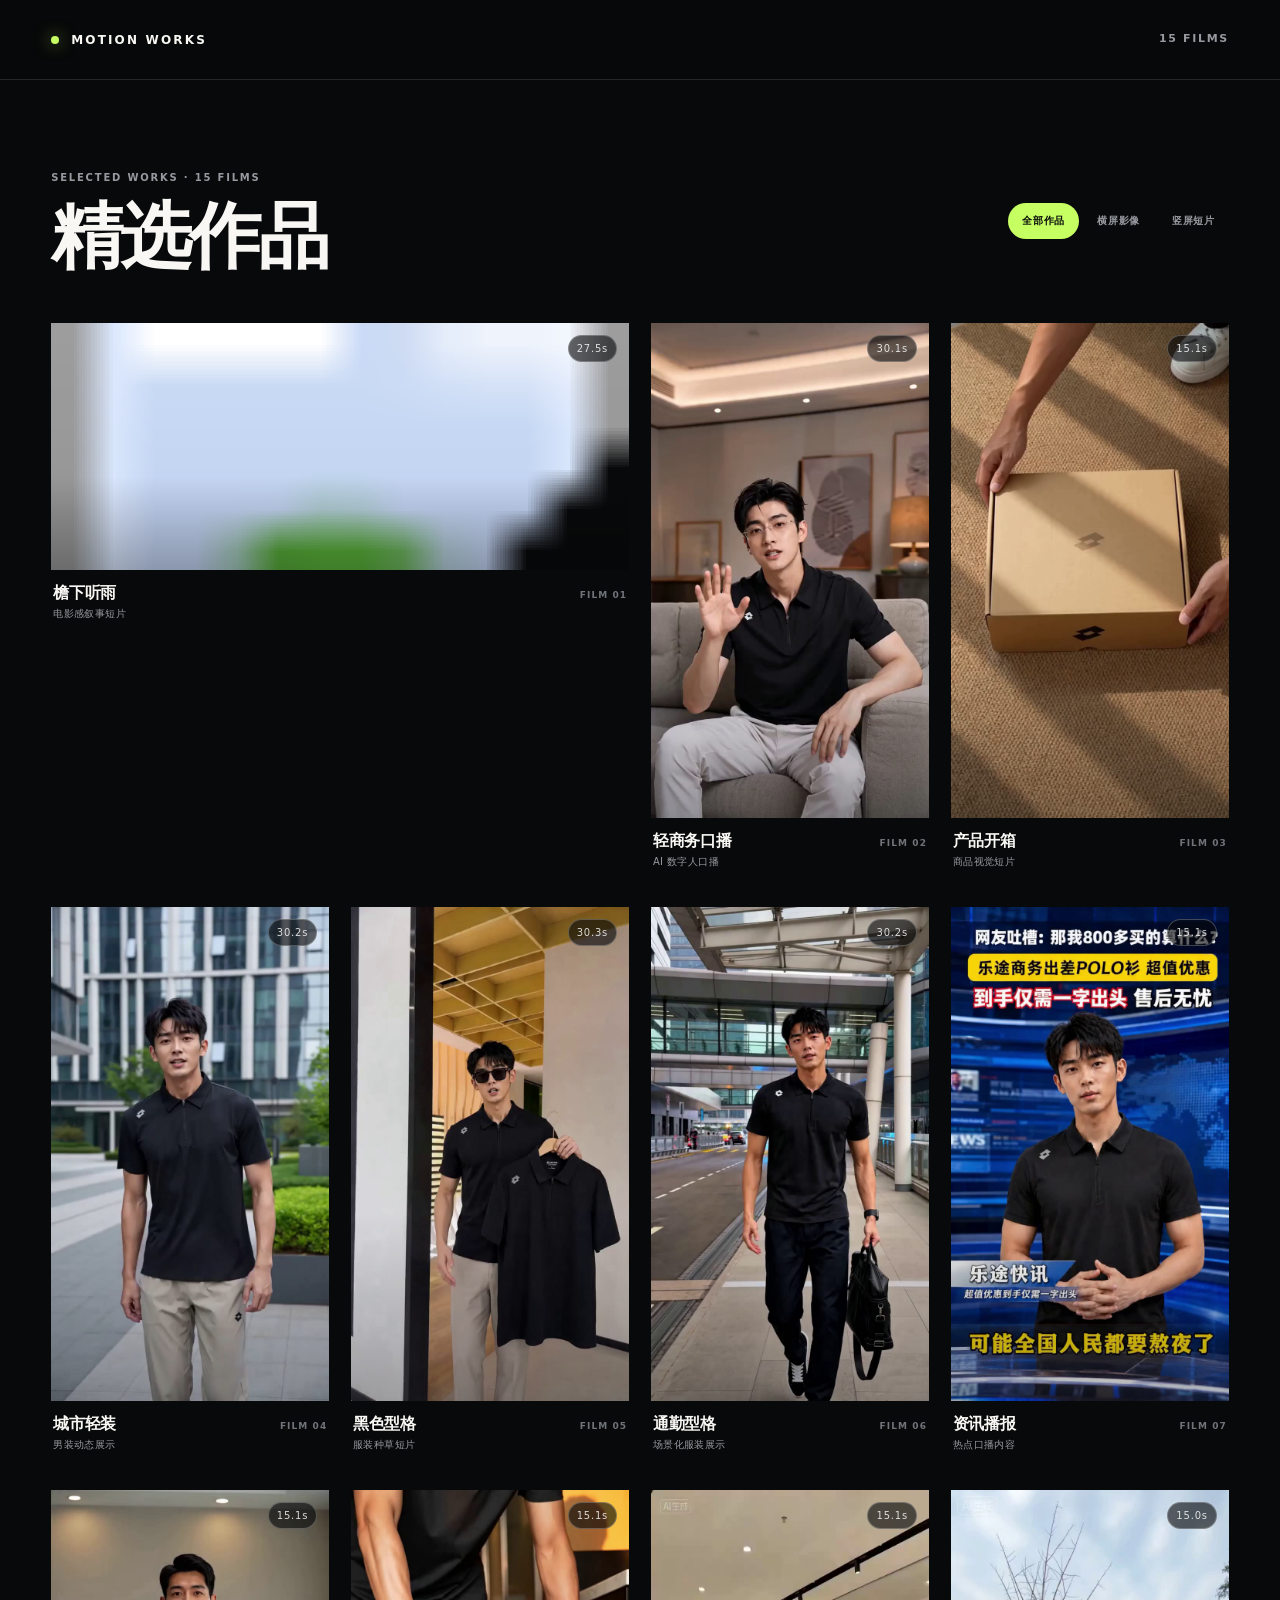
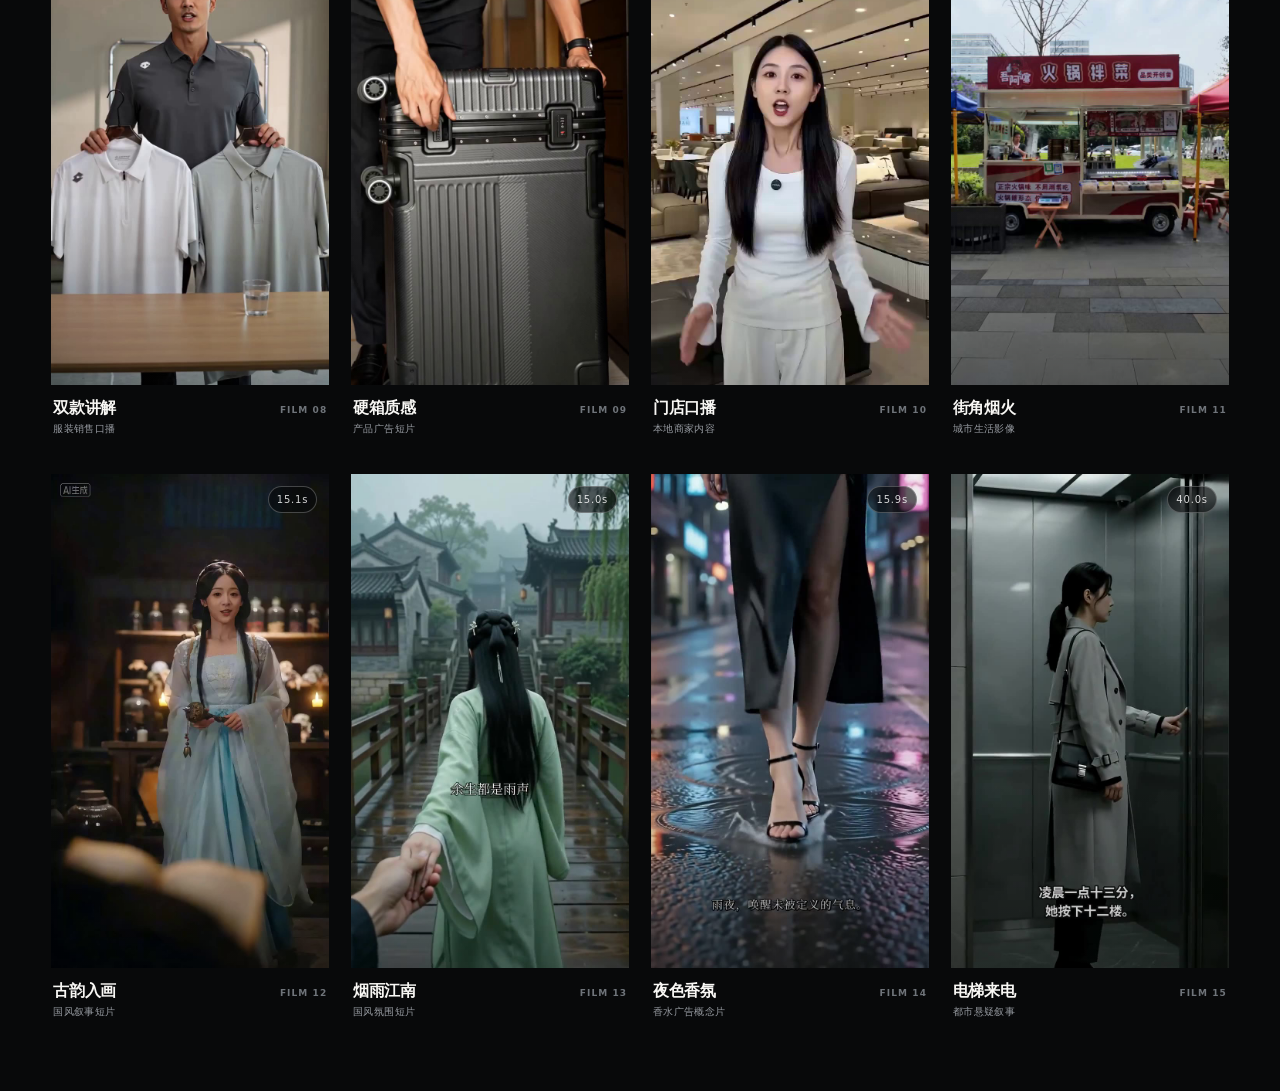
==== commit 7f630c79: "Refresh first cover references and frontend cache keys" ====
--- a/index.html
+++ b/index.html
@@ -12,21 +12,21 @@
   <meta property="og:title" content="精选动态作品｜AI 视频作品集">
   <meta property="og:description" content="AI 影像、商品视觉与短视频精选作品。">
   <meta property="og:url" content="https://works.devs.surf/">
-  <meta property="og:image" content="https://works.devs.surf/thumbnails/1_thumb_v2.jpg?v=20260813-2">
+  <meta property="og:image" content="https://works.devs.surf/thumbnails/1_thumb_v3.svg?v=20260814-1">
   <meta name="twitter:card" content="summary_large_image">
   <meta name="twitter:title" content="精选动态作品｜AI 视频作品集">
   <meta name="twitter:description" content="AI 影像、商品视觉与短视频精选作品。">
-  <meta name="twitter:image" content="https://works.devs.surf/thumbnails/1_thumb_v2.jpg?v=20260813-2">
+  <meta name="twitter:image" content="https://works.devs.surf/thumbnails/1_thumb_v3.svg?v=20260814-1">
   <link rel="canonical" href="https://works.devs.surf/">
   <link rel="icon" href="favicon.svg" type="image/svg+xml">
   <link rel="preconnect" href="https://fastly.jsdelivr.net" crossorigin>
   <link rel="preconnect" href="https://cdn.jsdelivr.net" crossorigin>
   <link rel="dns-prefetch" href="//fastly.jsdelivr.net">
   <link rel="dns-prefetch" href="//cdn.jsdelivr.net">
-  <link rel="preload" href="thumbnails/1_thumb_v2.jpg?v=20260813-2" as="image" fetchpriority="high">
-  <link rel="stylesheet" href="assets/styles.css?v=20260813-2">
-  <link rel="stylesheet" href="assets/resilience.css?v=20260813-2">
-  <link rel="stylesheet" href="assets/gallery.css?v=20260813-2">
+  <link rel="preload" href="thumbnails/1_thumb_v3.svg?v=20260814-1" as="image" fetchpriority="high">
+  <link rel="stylesheet" href="assets/styles.css?v=20260814-1">
+  <link rel="stylesheet" href="assets/resilience.css?v=20260814-1">
+  <link rel="stylesheet" href="assets/gallery.css?v=20260814-1">
   <title>精选动态作品｜AI 视频作品集</title>
 </head>
 <body>
@@ -114,8 +114,8 @@
   </div>
 
   <noscript><div class="noscript">请启用 JavaScript 以浏览和播放作品。</div></noscript>
-  <script src="assets/data.js?v=20260813-2" defer></script>
-  <script src="assets/app.js?v=20260813-2" defer></script>
-  <script src="assets/resilience.js?v=20260813-2" defer></script>
+  <script src="assets/data.js?v=20260814-1" defer></script>
+  <script src="assets/app.js?v=20260814-1" defer></script>
+  <script src="assets/resilience.js?v=20260814-1" defer></script>
 </body>
 </html>
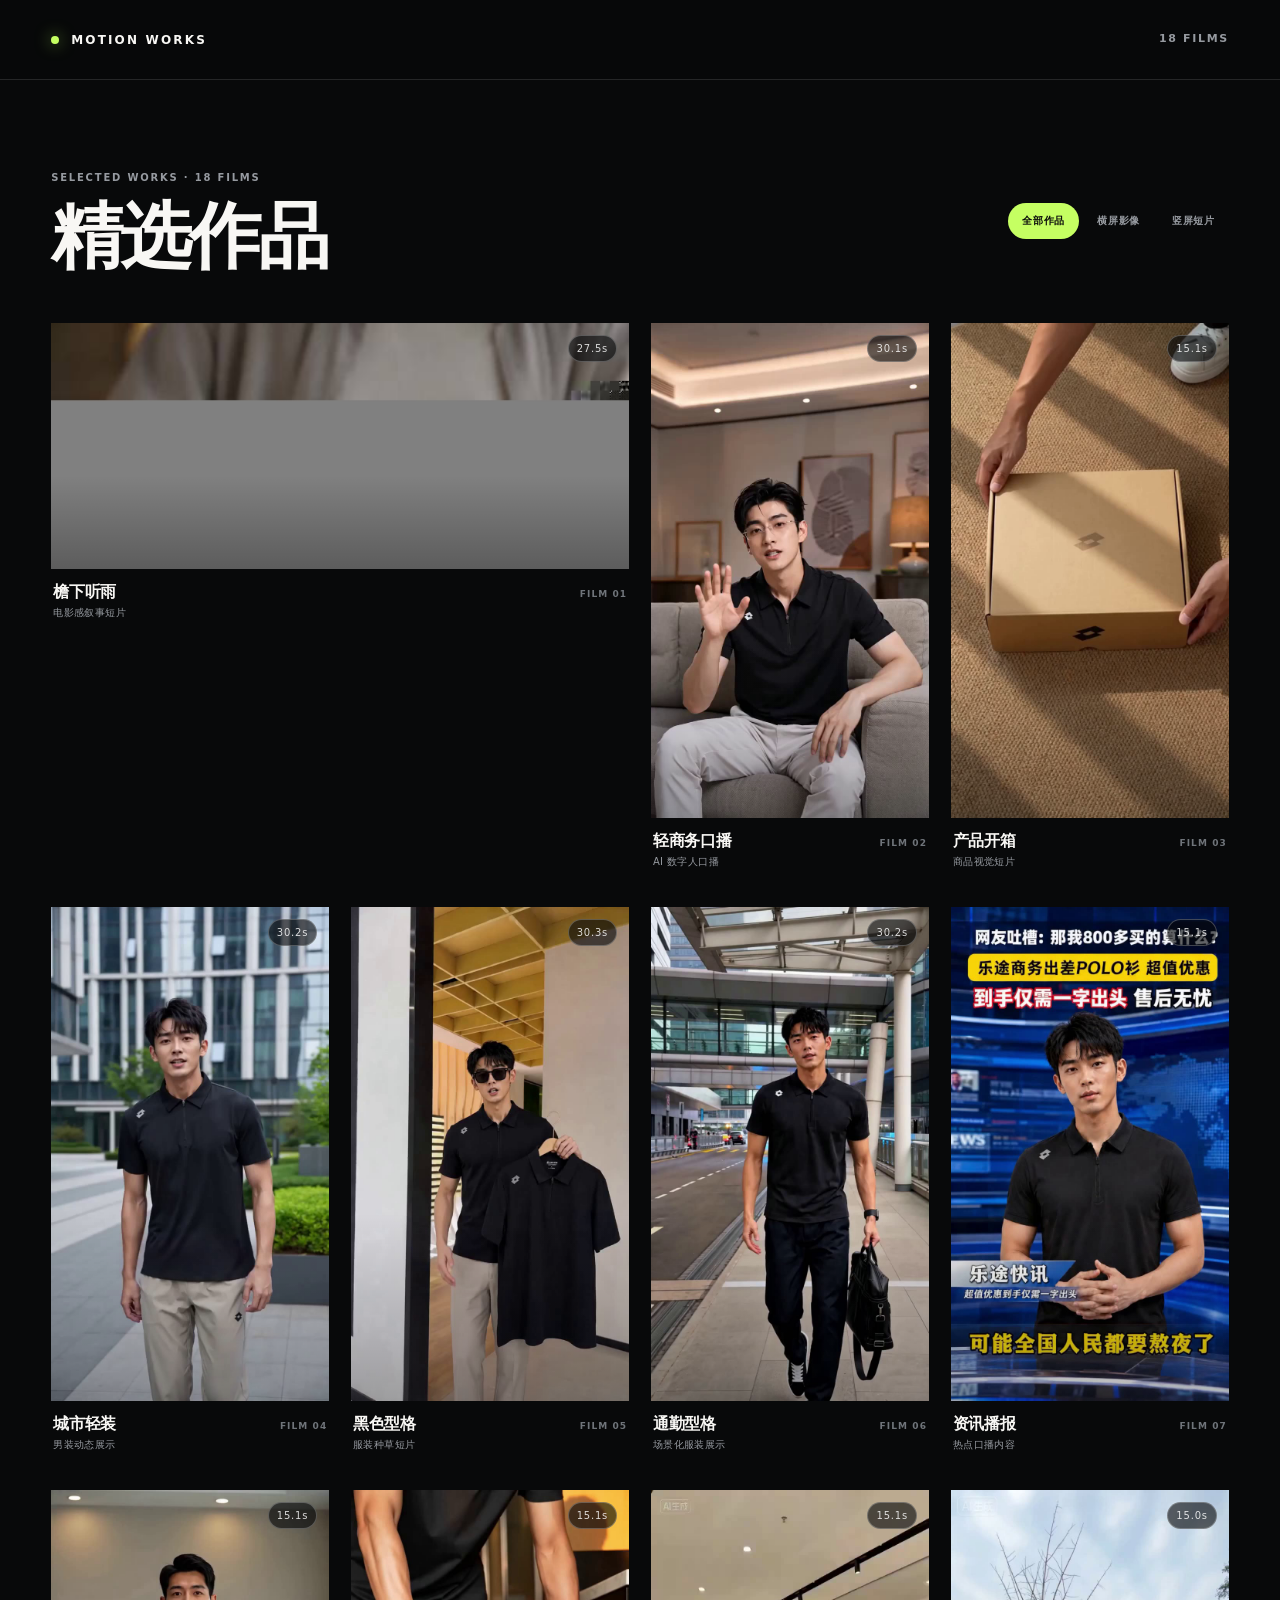
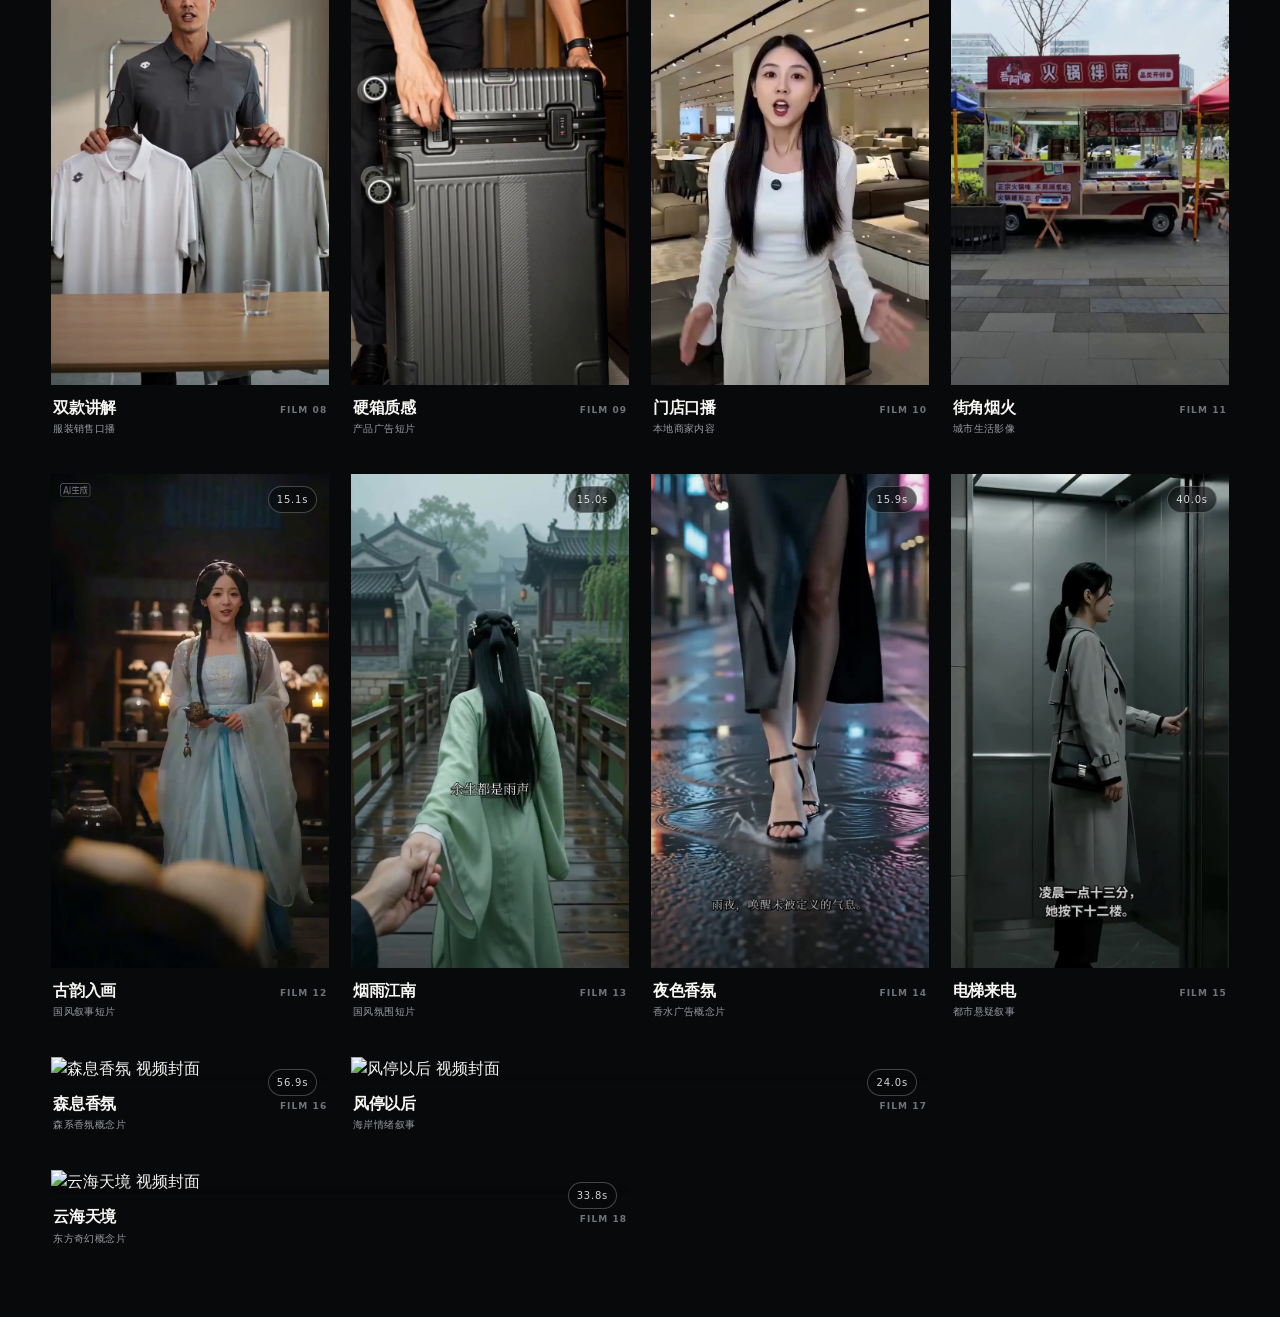
==== commit fd8b36f3: "Refresh gallery count and cover preload" ====
--- a/index.html
+++ b/index.html
@@ -12,21 +12,21 @@
   <meta property="og:title" content="精选动态作品｜AI 视频作品集">
   <meta property="og:description" content="AI 影像、商品视觉与短视频精选作品。">
   <meta property="og:url" content="https://works.devs.surf/">
-  <meta property="og:image" content="https://works.devs.surf/thumbnails/1_thumb_v3.svg?v=20260814-1">
+  <meta property="og:image" content="https://works.devs.surf/thumbnails/1_thumb_v4.jpg?v=20260815-1">
   <meta name="twitter:card" content="summary_large_image">
   <meta name="twitter:title" content="精选动态作品｜AI 视频作品集">
   <meta name="twitter:description" content="AI 影像、商品视觉与短视频精选作品。">
-  <meta name="twitter:image" content="https://works.devs.surf/thumbnails/1_thumb_v3.svg?v=20260814-1">
+  <meta name="twitter:image" content="https://works.devs.surf/thumbnails/1_thumb_v4.jpg?v=20260815-1">
   <link rel="canonical" href="https://works.devs.surf/">
   <link rel="icon" href="favicon.svg" type="image/svg+xml">
   <link rel="preconnect" href="https://fastly.jsdelivr.net" crossorigin>
   <link rel="preconnect" href="https://cdn.jsdelivr.net" crossorigin>
   <link rel="dns-prefetch" href="//fastly.jsdelivr.net">
   <link rel="dns-prefetch" href="//cdn.jsdelivr.net">
-  <link rel="preload" href="thumbnails/1_thumb_v3.svg?v=20260814-1" as="image" fetchpriority="high">
-  <link rel="stylesheet" href="assets/styles.css?v=20260814-1">
-  <link rel="stylesheet" href="assets/resilience.css?v=20260814-1">
-  <link rel="stylesheet" href="assets/gallery.css?v=20260814-1">
+  <link rel="preload" href="thumbnails/1_thumb_v4.jpg?v=20260815-1" as="image" fetchpriority="high">
+  <link rel="stylesheet" href="assets/styles.css?v=20260815-1">
+  <link rel="stylesheet" href="assets/resilience.css?v=20260815-1">
+  <link rel="stylesheet" href="assets/gallery.css?v=20260815-1">
   <title>精选动态作品｜AI 视频作品集</title>
 </head>
 <body>
@@ -44,7 +44,7 @@
       <span>MOTION WORKS</span>
     </a>
     <div class="header-meta" aria-label="作品统计">
-      <span id="headerCount">15 FILMS</span>
+      <span id="headerCount">18 FILMS</span>
       <span class="header-meta__divider"></span>
       <span>VISUAL ARCHIVE</span>
     </div>
@@ -54,7 +54,7 @@
     <section class="gallery-section" id="works" aria-labelledby="worksTitle">
       <div class="section-heading">
         <div>
-          <p class="eyebrow">SELECTED WORKS · 15 FILMS</p>
+          <p class="eyebrow">SELECTED WORKS · 18 FILMS</p>
           <h1 id="worksTitle">精选作品</h1>
         </div>
         <div class="filters" role="group" aria-label="按画幅筛选作品">
@@ -74,7 +74,7 @@
     <div class="player__shell">
       <header class="player__header">
         <div>
-          <p class="player__index" id="playerIndex">FILM 01 / 15</p>
+          <p class="player__index" id="playerIndex">FILM 01 / 18</p>
           <h2 id="playerTitle">MOTION 01</h2>
         </div>
         <button class="icon-button player__close" id="playerClose" type="button" aria-label="关闭播放器">
@@ -114,8 +114,8 @@
   </div>
 
   <noscript><div class="noscript">请启用 JavaScript 以浏览和播放作品。</div></noscript>
-  <script src="assets/data.js?v=20260814-1" defer></script>
-  <script src="assets/app.js?v=20260814-1" defer></script>
-  <script src="assets/resilience.js?v=20260814-1" defer></script>
+  <script src="assets/data.js?v=20260815-1" defer></script>
+  <script src="assets/app.js?v=20260815-1" defer></script>
+  <script src="assets/resilience.js?v=20260815-1" defer></script>
 </body>
 </html>
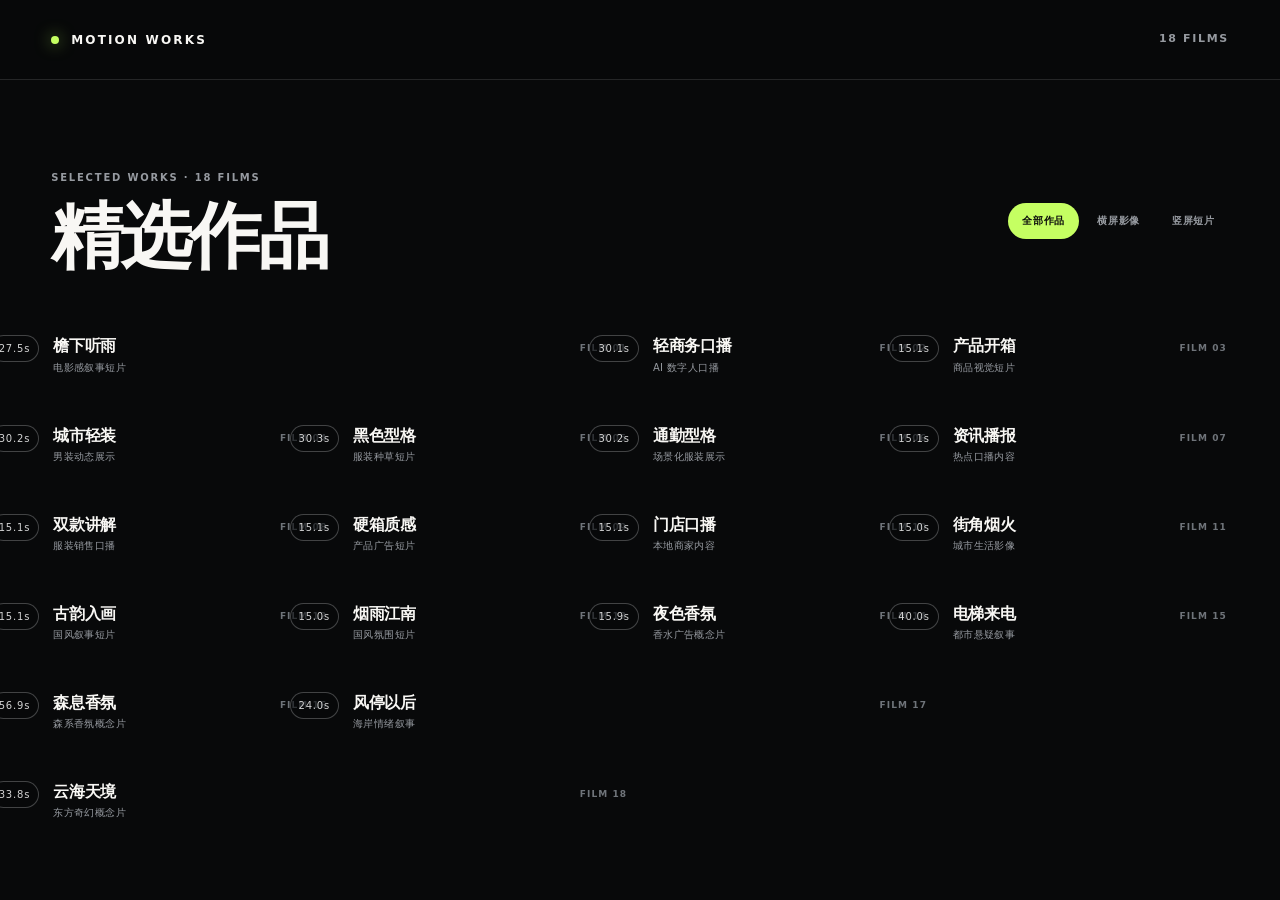
==== commit 6df81df4: "Refresh cache keys for the three new works" ====
--- a/index.html
+++ b/index.html
@@ -12,21 +12,21 @@
   <meta property="og:title" content="精选动态作品｜AI 视频作品集">
   <meta property="og:description" content="AI 影像、商品视觉与短视频精选作品。">
   <meta property="og:url" content="https://works.devs.surf/">
-  <meta property="og:image" content="https://works.devs.surf/thumbnails/1_thumb_v4.jpg?v=20260815-1">
+  <meta property="og:image" content="https://works.devs.surf/thumbnails/1_thumb_v4.jpg?v=20260815-2">
   <meta name="twitter:card" content="summary_large_image">
   <meta name="twitter:title" content="精选动态作品｜AI 视频作品集">
   <meta name="twitter:description" content="AI 影像、商品视觉与短视频精选作品。">
-  <meta name="twitter:image" content="https://works.devs.surf/thumbnails/1_thumb_v4.jpg?v=20260815-1">
+  <meta name="twitter:image" content="https://works.devs.surf/thumbnails/1_thumb_v4.jpg?v=20260815-2">
   <link rel="canonical" href="https://works.devs.surf/">
   <link rel="icon" href="favicon.svg" type="image/svg+xml">
   <link rel="preconnect" href="https://fastly.jsdelivr.net" crossorigin>
   <link rel="preconnect" href="https://cdn.jsdelivr.net" crossorigin>
   <link rel="dns-prefetch" href="//fastly.jsdelivr.net">
   <link rel="dns-prefetch" href="//cdn.jsdelivr.net">
-  <link rel="preload" href="thumbnails/1_thumb_v4.jpg?v=20260815-1" as="image" fetchpriority="high">
-  <link rel="stylesheet" href="assets/styles.css?v=20260815-1">
-  <link rel="stylesheet" href="assets/resilience.css?v=20260815-1">
-  <link rel="stylesheet" href="assets/gallery.css?v=20260815-1">
+  <link rel="preload" href="thumbnails/1_thumb_v4.jpg?v=20260815-2" as="image" fetchpriority="high">
+  <link rel="stylesheet" href="assets/styles.css?v=20260815-2">
+  <link rel="stylesheet" href="assets/resilience.css?v=20260815-2">
+  <link rel="stylesheet" href="assets/gallery.css?v=20260815-2">
   <title>精选动态作品｜AI 视频作品集</title>
 </head>
 <body>
@@ -114,8 +114,8 @@
   </div>
 
   <noscript><div class="noscript">请启用 JavaScript 以浏览和播放作品。</div></noscript>
-  <script src="assets/data.js?v=20260815-1" defer></script>
-  <script src="assets/app.js?v=20260815-1" defer></script>
-  <script src="assets/resilience.js?v=20260815-1" defer></script>
+  <script src="assets/data.js?v=20260815-2" defer></script>
+  <script src="assets/app.js?v=20260815-2" defer></script>
+  <script src="assets/resilience.js?v=20260815-2" defer></script>
 </body>
 </html>
--- a/assets/gallery.css
+++ b/assets/gallery.css
@@ -91,7 +91,7 @@
   position: relative;
   aspect-ratio: 9 / 16;
   overflow: hidden;
-  border-radius: 6px;
+  border-radius: 10px;
   background: #111315;
   box-shadow: 0 12px 34px rgba(0, 0, 0, .18);
 }
@@ -100,7 +100,17 @@
   background: linear-gradient(180deg, transparent 62%, rgba(0, 0, 0, .28));
   opacity: 1;
 }
-.work-card__image, .work-card__preview {
+/* Always make the cover occupy the whole media frame. This fixes the old first-card grey block. */
+.work-card__image,
+.work-card__preview {
+  position: absolute;
+  inset: 0;
+  width: 100%;
+  height: 100%;
+  display: block;
+  object-fit: cover;
+  object-position: center;
+  background: #111315;
   filter: none;
   transition: transform .55s var(--ease-spring);
 }
@@ -186,23 +196,36 @@
 }
 .player__stage { border-radius: 6px; }
 
-@media (max-width: 860px) {
+/* Treat narrow/desktop-mode phone viewports as mobile too. */
+@media (max-width: 1180px) {
   .gallery { grid-template-columns: repeat(2, minmax(0, 1fr)); }
   .work-card--landscape { grid-column: span 2; }
   .section-heading { align-items: flex-start; flex-direction: column; gap: 20px; }
+  .filters {
+    width: 100%;
+    display: flex;
+    overflow-x: auto;
+    gap: 8px;
+    padding-bottom: 2px;
+    scrollbar-width: none;
+  }
+  .filters::-webkit-scrollbar { display: none; }
+  .filter { flex: 0 0 auto; min-height: 38px; padding-inline: 15px; }
 }
 @media (max-width: 460px) {
   .site-header { padding-inline: 18px; }
   .header-meta { font-size: 10px; }
   .gallery-section { padding-inline: 14px; }
-  .gallery { grid-template-columns: repeat(2, minmax(0, 1fr)); gap: 25px 10px; }
+  .section-heading h1 { font-size: 42px; }
+  .gallery { grid-template-columns: repeat(2, minmax(0, 1fr)); gap: 26px 10px; }
   .work-card--landscape { grid-column: span 2; }
+  .work-card__media { border-radius: 12px; }
   .work-card__duration { top: 8px; right: 8px; font-size: 9px; }
   .work-card__caption { padding-top: 10px; }
-  .work-card__title { font-size: 13px; }
-  .work-card__meta { font-size: 9px; }
+  .work-card__title { font-size: 14px; }
+  .work-card__meta { font-size: 10px; }
   .work-card__number { display: none; }
-  .work-card__play { width: 42px; height: 42px; opacity: .92; }
+  .work-card__play { width: 44px; height: 44px; opacity: .92; }
 }
 @media (hover: none), (pointer: coarse) {
   .work-card__play {
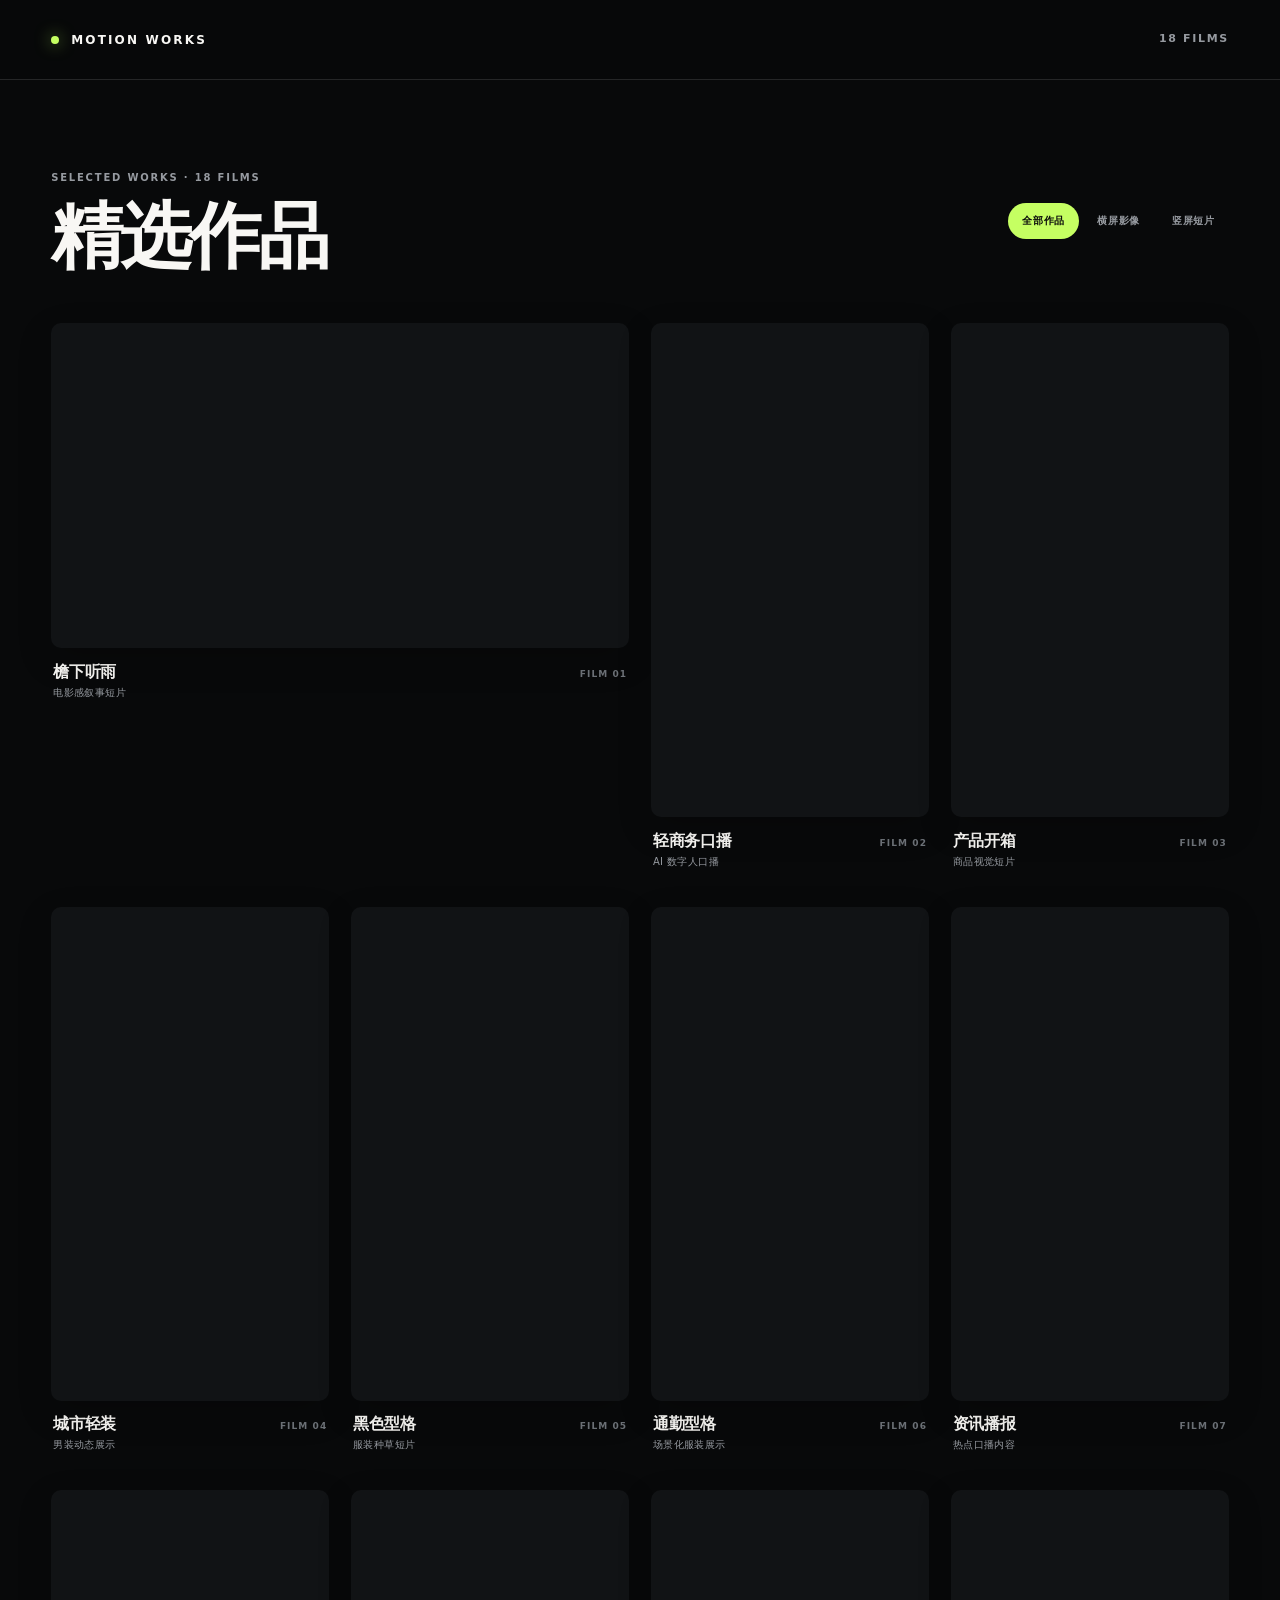
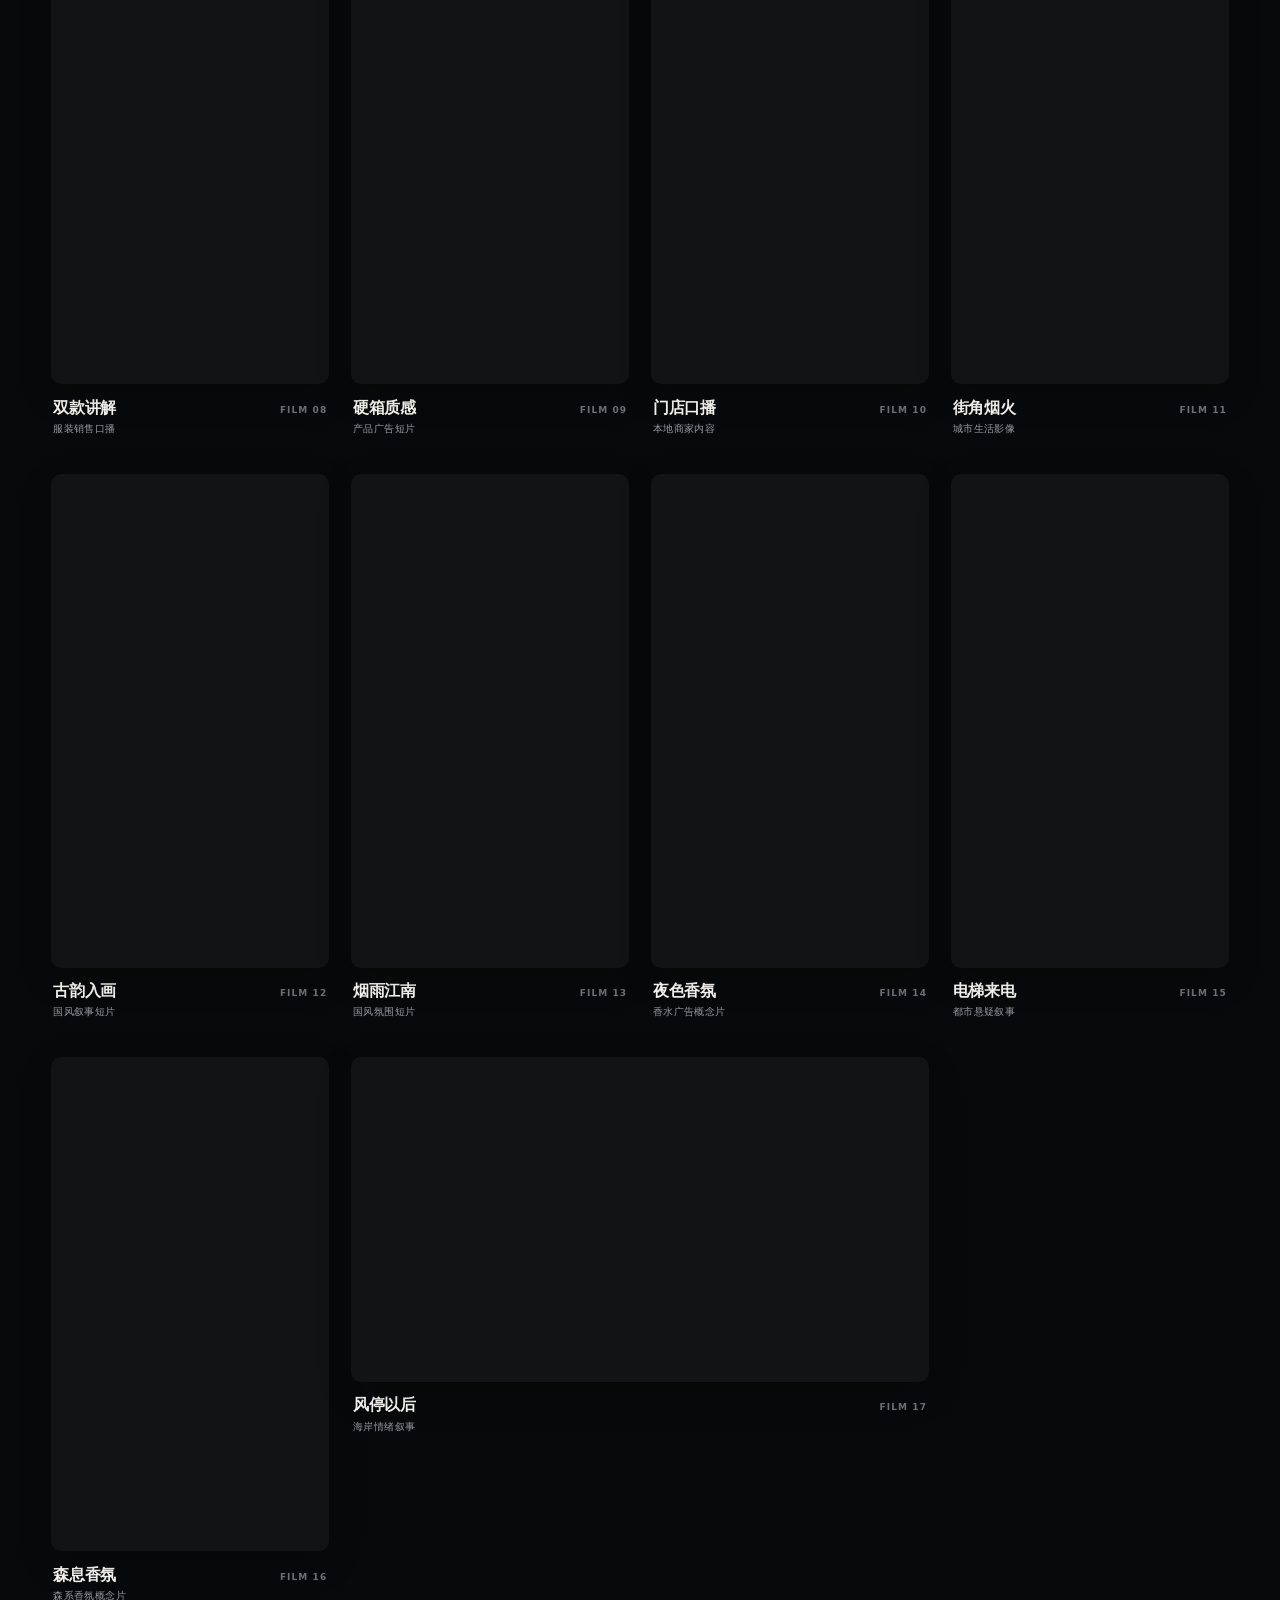
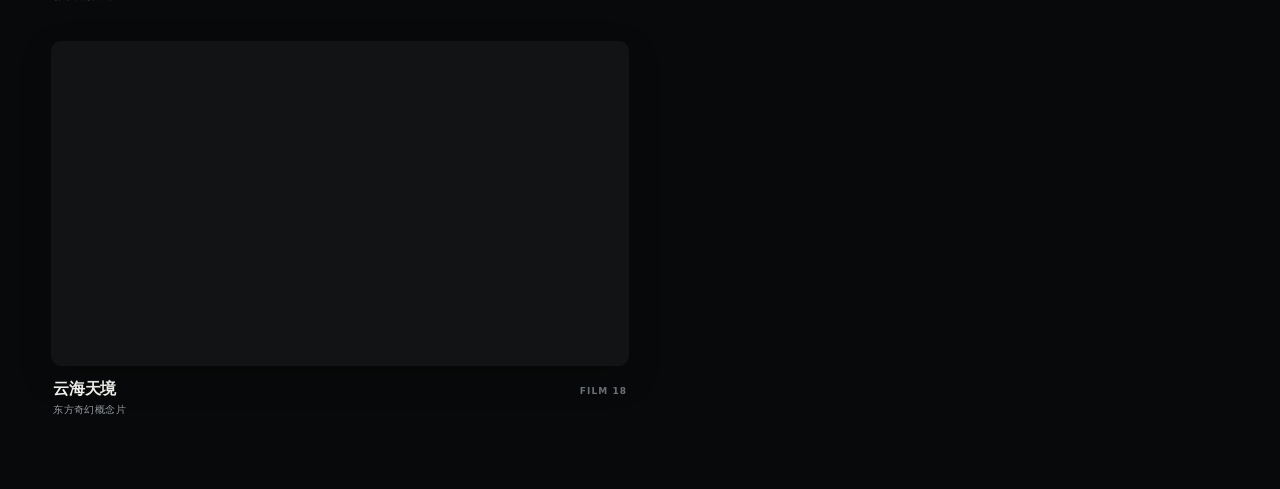
==== commit 043c63a9: "Bust mobile layout cache" ====
--- a/index.html
+++ b/index.html
@@ -12,21 +12,21 @@
   <meta property="og:title" content="精选动态作品｜AI 视频作品集">
   <meta property="og:description" content="AI 影像、商品视觉与短视频精选作品。">
   <meta property="og:url" content="https://works.devs.surf/">
-  <meta property="og:image" content="https://works.devs.surf/thumbnails/1_thumb_v4.jpg?v=20260815-2">
+  <meta property="og:image" content="https://works.devs.surf/thumbnails/1_thumb_v4.jpg?v=20260815-3">
   <meta name="twitter:card" content="summary_large_image">
   <meta name="twitter:title" content="精选动态作品｜AI 视频作品集">
   <meta name="twitter:description" content="AI 影像、商品视觉与短视频精选作品。">
-  <meta name="twitter:image" content="https://works.devs.surf/thumbnails/1_thumb_v4.jpg?v=20260815-2">
+  <meta name="twitter:image" content="https://works.devs.surf/thumbnails/1_thumb_v4.jpg?v=20260815-3">
   <link rel="canonical" href="https://works.devs.surf/">
   <link rel="icon" href="favicon.svg" type="image/svg+xml">
   <link rel="preconnect" href="https://fastly.jsdelivr.net" crossorigin>
   <link rel="preconnect" href="https://cdn.jsdelivr.net" crossorigin>
   <link rel="dns-prefetch" href="//fastly.jsdelivr.net">
   <link rel="dns-prefetch" href="//cdn.jsdelivr.net">
-  <link rel="preload" href="thumbnails/1_thumb_v4.jpg?v=20260815-2" as="image" fetchpriority="high">
-  <link rel="stylesheet" href="assets/styles.css?v=20260815-2">
-  <link rel="stylesheet" href="assets/resilience.css?v=20260815-2">
-  <link rel="stylesheet" href="assets/gallery.css?v=20260815-2">
+  <link rel="preload" href="thumbnails/1_thumb_v4.jpg?v=20260815-3" as="image" fetchpriority="high">
+  <link rel="stylesheet" href="assets/styles.css?v=20260815-3">
+  <link rel="stylesheet" href="assets/resilience.css?v=20260815-3">
+  <link rel="stylesheet" href="assets/gallery.css?v=20260815-3">
   <title>精选动态作品｜AI 视频作品集</title>
 </head>
 <body>
@@ -114,8 +114,8 @@
   </div>
 
   <noscript><div class="noscript">请启用 JavaScript 以浏览和播放作品。</div></noscript>
-  <script src="assets/data.js?v=20260815-2" defer></script>
-  <script src="assets/app.js?v=20260815-2" defer></script>
-  <script src="assets/resilience.js?v=20260815-2" defer></script>
+  <script src="assets/data.js?v=20260815-3" defer></script>
+  <script src="assets/app.js?v=20260815-3" defer></script>
+  <script src="assets/resilience.js?v=20260815-3" defer></script>
 </body>
 </html>
--- a/assets/gallery.css
+++ b/assets/gallery.css
@@ -74,6 +74,8 @@
 }
 .work-card, .work-card.is-visible {
   display: block;
+  width: 100%;
+  min-width: 0;
   grid-row-end: auto !important;
   aspect-ratio: auto;
   overflow: visible;
@@ -89,6 +91,10 @@
 .work-card--landscape { grid-column: span 2; }
 .work-card__media {
   position: relative;
+  inset: auto;
+  display: block;
+  width: 100%;
+  min-width: 0;
   aspect-ratio: 9 / 16;
   overflow: hidden;
   border-radius: 10px;
@@ -100,7 +106,7 @@
   background: linear-gradient(180deg, transparent 62%, rgba(0, 0, 0, .28));
   opacity: 1;
 }
-/* Always make the cover occupy the whole media frame. This fixes the old first-card grey block. */
+/* Always make the cover occupy the whole media frame. */
 .work-card__image,
 .work-card__preview {
   position: absolute;
@@ -146,6 +152,8 @@
 .work-card__play svg { width: 24%; }
 .work-card__caption {
   display: flex;
+  width: 100%;
+  min-width: 0;
   align-items: baseline;
   justify-content: space-between;
   gap: 10px;
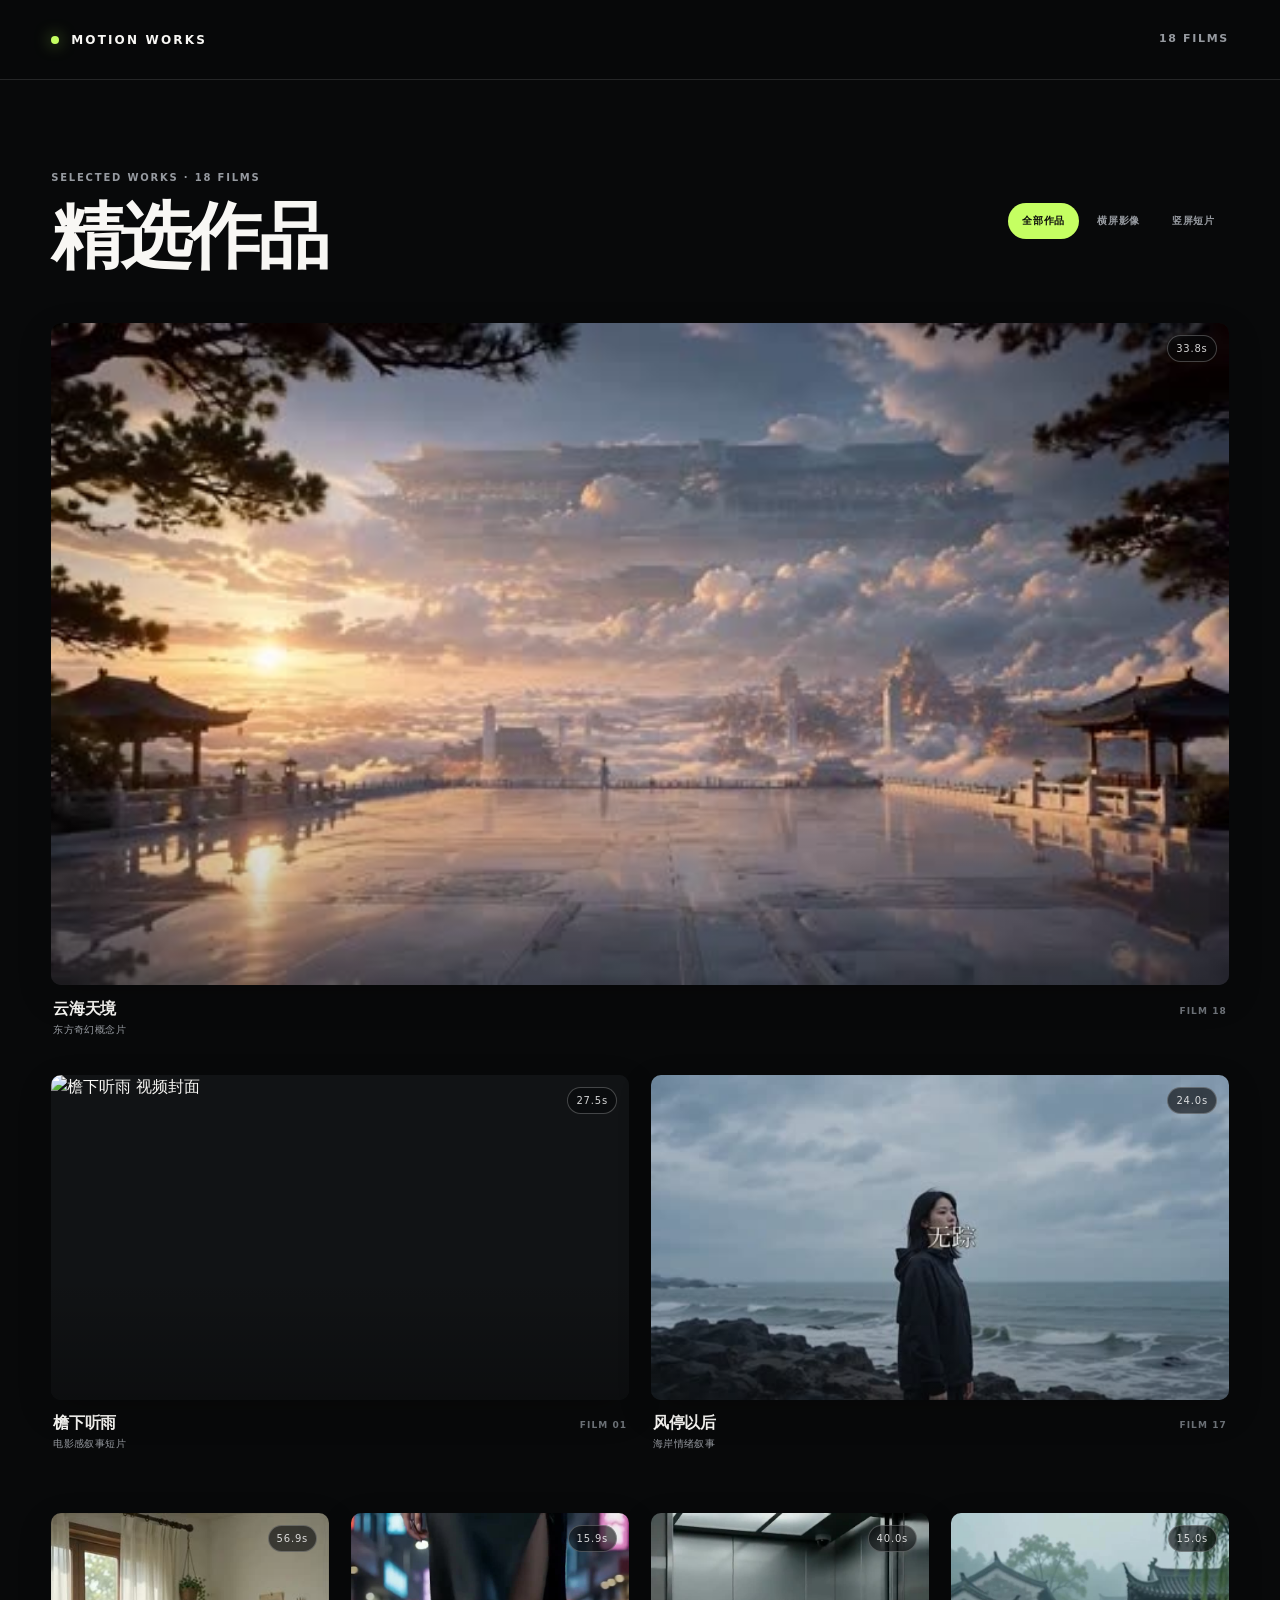
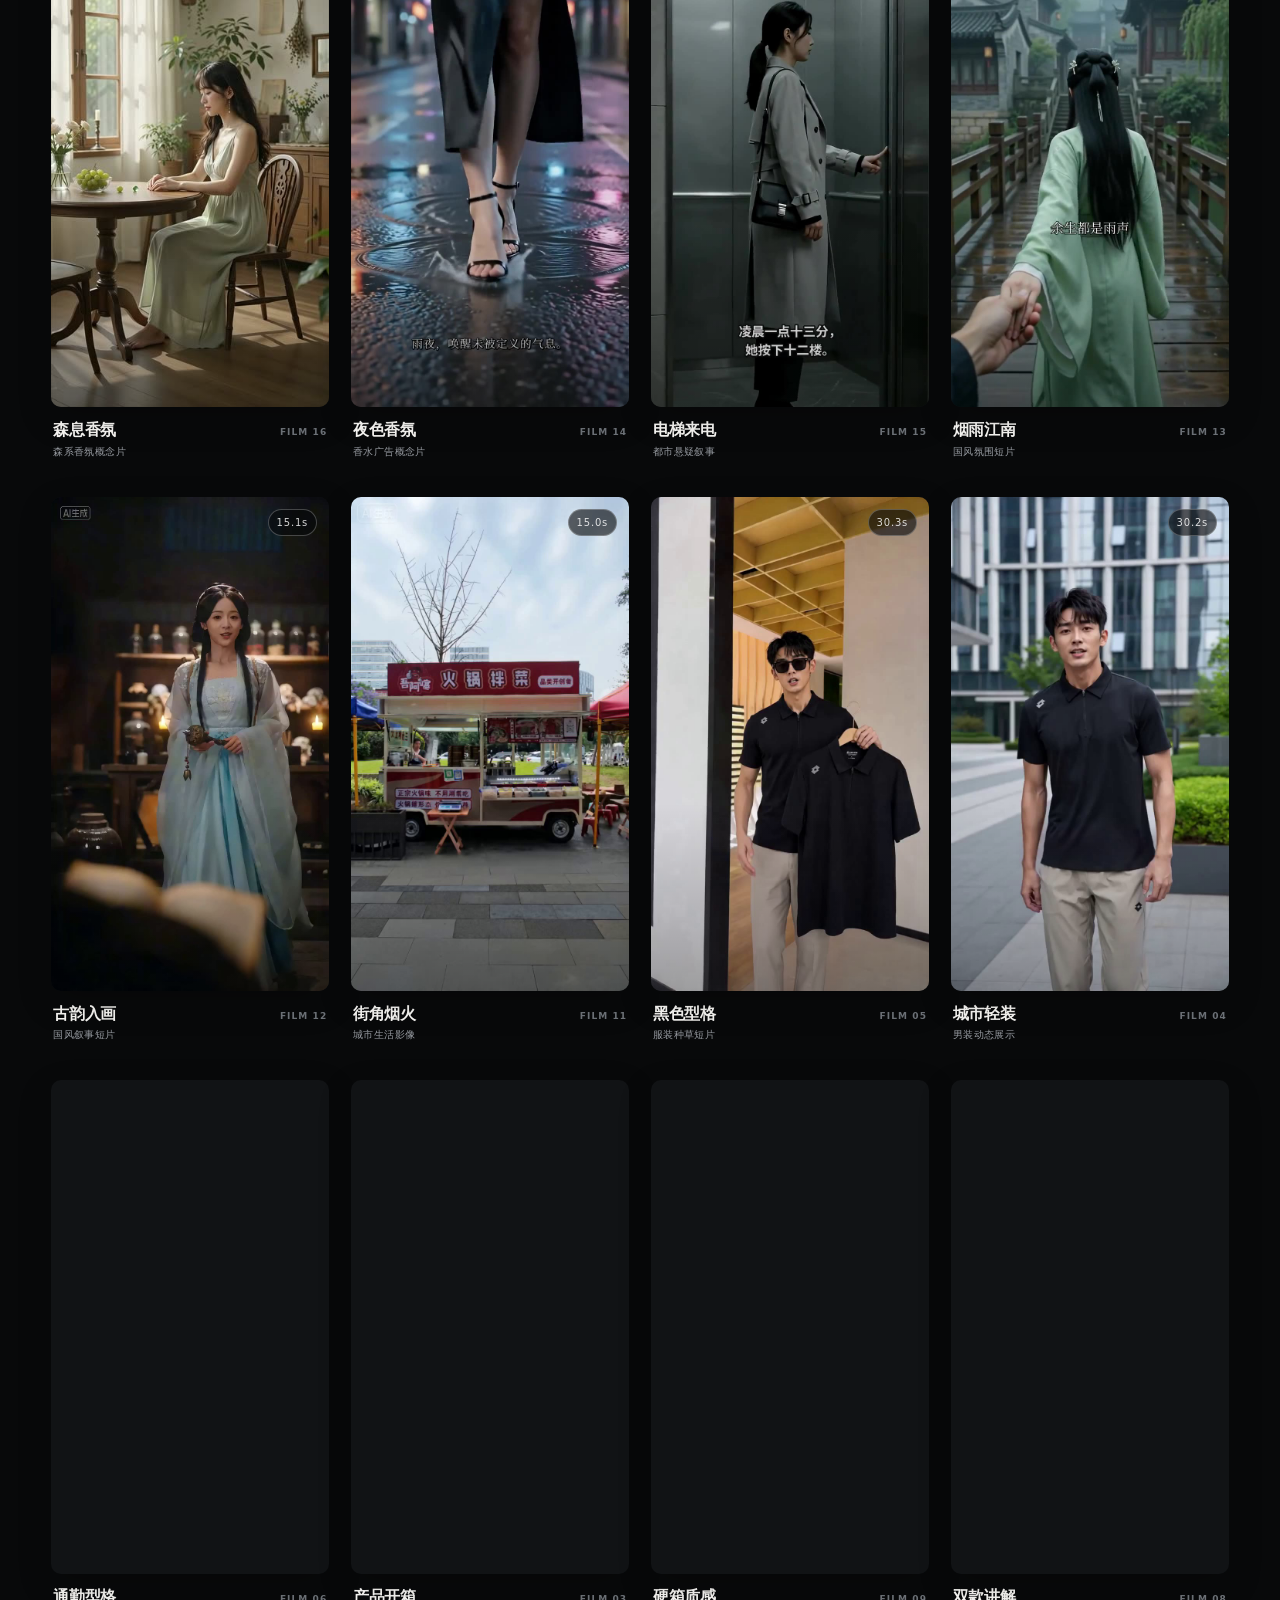
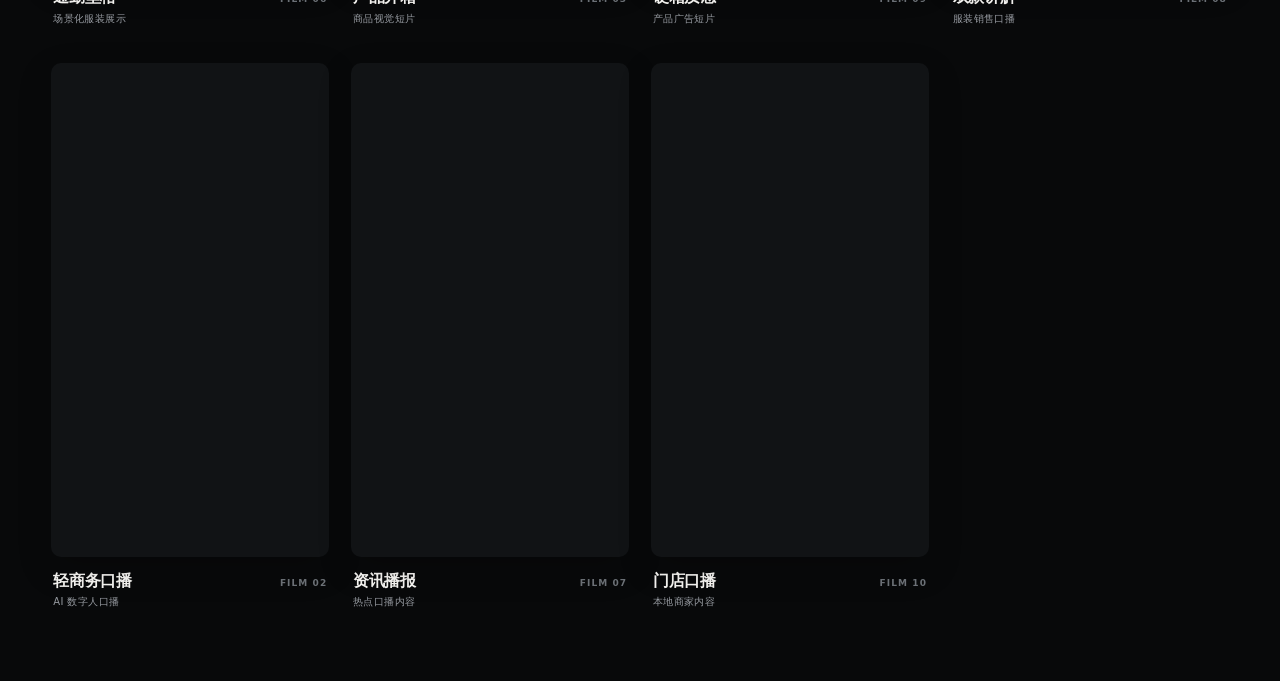
==== commit 4a51721d: "Refresh portfolio cache keys and promote strongest hero cover" ====
--- a/index.html
+++ b/index.html
@@ -12,21 +12,21 @@
   <meta property="og:title" content="精选动态作品｜AI 视频作品集">
   <meta property="og:description" content="AI 影像、商品视觉与短视频精选作品。">
   <meta property="og:url" content="https://works.devs.surf/">
-  <meta property="og:image" content="https://works.devs.surf/thumbnails/1_thumb_v4.jpg?v=20260815-3">
+  <meta property="og:image" content="https://works.devs.surf/thumbnails/19_thumb.jpg?v=20260815-4">
   <meta name="twitter:card" content="summary_large_image">
   <meta name="twitter:title" content="精选动态作品｜AI 视频作品集">
   <meta name="twitter:description" content="AI 影像、商品视觉与短视频精选作品。">
-  <meta name="twitter:image" content="https://works.devs.surf/thumbnails/1_thumb_v4.jpg?v=20260815-3">
+  <meta name="twitter:image" content="https://works.devs.surf/thumbnails/19_thumb.jpg?v=20260815-4">
   <link rel="canonical" href="https://works.devs.surf/">
   <link rel="icon" href="favicon.svg" type="image/svg+xml">
   <link rel="preconnect" href="https://fastly.jsdelivr.net" crossorigin>
   <link rel="preconnect" href="https://cdn.jsdelivr.net" crossorigin>
   <link rel="dns-prefetch" href="//fastly.jsdelivr.net">
   <link rel="dns-prefetch" href="//cdn.jsdelivr.net">
-  <link rel="preload" href="thumbnails/1_thumb_v4.jpg?v=20260815-3" as="image" fetchpriority="high">
-  <link rel="stylesheet" href="assets/styles.css?v=20260815-3">
-  <link rel="stylesheet" href="assets/resilience.css?v=20260815-3">
-  <link rel="stylesheet" href="assets/gallery.css?v=20260815-3">
+  <link rel="preload" href="thumbnails/19_thumb.jpg?v=20260815-4" as="image" fetchpriority="high">
+  <link rel="stylesheet" href="assets/styles.css?v=20260815-4">
+  <link rel="stylesheet" href="assets/resilience.css?v=20260815-4">
+  <link rel="stylesheet" href="assets/gallery.css?v=20260815-4">
   <title>精选动态作品｜AI 视频作品集</title>
 </head>
 <body>
@@ -102,7 +102,7 @@
           <span>←</span><small>PREVIOUS</small>
         </button>
         <div class="player__meta">
-          <span id="playerDuration">27.5 SEC</span>
+          <span id="playerDuration">33.8 SEC</span>
           <span id="playerFormat">LANDSCAPE</span>
           <button class="player__quality" id="playerQuality" type="button">流畅</button>
         </div>
@@ -114,8 +114,8 @@
   </div>
 
   <noscript><div class="noscript">请启用 JavaScript 以浏览和播放作品。</div></noscript>
-  <script src="assets/data.js?v=20260815-3" defer></script>
-  <script src="assets/app.js?v=20260815-3" defer></script>
-  <script src="assets/resilience.js?v=20260815-3" defer></script>
+  <script src="assets/data.js?v=20260815-4" defer></script>
+  <script src="assets/app.js?v=20260815-4" defer></script>
+  <script src="assets/resilience.js?v=20260815-4" defer></script>
 </body>
 </html>
--- a/assets/gallery.css
+++ b/assets/gallery.css
@@ -72,6 +72,13 @@
 .gallery[data-filter="landscape"] {
   grid-template-columns: repeat(2, minmax(0, 1fr));
 }
+.gallery[data-filter="landscape"] .work-card--landscape { grid-column: span 1; }
+
+/* Curated all-works layout: one landscape hero, two landscape companions, then portraits. */
+.gallery[data-filter="all"] > .work-card--landscape:first-child { grid-column: 1 / -1; }
+.gallery[data-filter="all"] > .work-card--landscape:nth-child(2),
+.gallery[data-filter="all"] > .work-card--landscape:nth-child(3) { grid-column: span 2; }
+
 .work-card, .work-card.is-visible {
   display: block;
   width: 100%;
@@ -106,7 +113,6 @@
   background: linear-gradient(180deg, transparent 62%, rgba(0, 0, 0, .28));
   opacity: 1;
 }
-/* Always make the cover occupy the whole media frame. */
 .work-card__image,
 .work-card__preview {
   position: absolute;
@@ -181,9 +187,7 @@
   letter-spacing: .12em;
 }
 .work-card:hover .work-card__media,
-.work-card:focus-visible .work-card__media {
-  box-shadow: 0 20px 42px rgba(0, 0, 0, .32);
-}
+.work-card:focus-visible .work-card__media { box-shadow: 0 20px 42px rgba(0, 0, 0, .32); }
 .work-card:hover .work-card__image,
 .work-card:focus-visible .work-card__image { transform: scale(1.025); }
 .work-card:hover .work-card__play,
@@ -204,10 +208,25 @@
 }
 .player__stage { border-radius: 6px; }
 
+@media (min-width: 1181px) {
+  /* Add a deliberate visual break before the portrait collection starts. */
+  .gallery[data-filter="all"] > .work-card[data-id="16"],
+  .gallery[data-filter="all"] > .work-card[data-id="14"],
+  .gallery[data-filter="all"] > .work-card[data-id="15"],
+  .gallery[data-filter="all"] > .work-card[data-id="13"] { margin-top: 24px; }
+}
+
 /* Treat narrow/desktop-mode phone viewports as mobile too. */
 @media (max-width: 1180px) {
   .gallery { grid-template-columns: repeat(2, minmax(0, 1fr)); }
-  .work-card--landscape { grid-column: span 2; }
+  .gallery[data-filter="landscape"] { grid-template-columns: 1fr; }
+  .gallery[data-filter="landscape"] .work-card--landscape { grid-column: 1; }
+  .work-card--landscape,
+  .gallery[data-filter="all"] > .work-card--landscape:first-child,
+  .gallery[data-filter="all"] > .work-card--landscape:nth-child(2),
+  .gallery[data-filter="all"] > .work-card--landscape:nth-child(3) { grid-column: span 2; }
+  .gallery[data-filter="all"] > .work-card[data-id="16"],
+  .gallery[data-filter="all"] > .work-card[data-id="14"] { margin-top: 16px; }
   .section-heading { align-items: flex-start; flex-direction: column; gap: 20px; }
   .filters {
     width: 100%;
@@ -226,7 +245,10 @@
   .gallery-section { padding-inline: 14px; }
   .section-heading h1 { font-size: 42px; }
   .gallery { grid-template-columns: repeat(2, minmax(0, 1fr)); gap: 26px 10px; }
-  .work-card--landscape { grid-column: span 2; }
+  .work-card--landscape,
+  .gallery[data-filter="all"] > .work-card--landscape:first-child,
+  .gallery[data-filter="all"] > .work-card--landscape:nth-child(2),
+  .gallery[data-filter="all"] > .work-card--landscape:nth-child(3) { grid-column: span 2; }
   .work-card__media { border-radius: 12px; }
   .work-card__duration { top: 8px; right: 8px; font-size: 9px; }
   .work-card__caption { padding-top: 10px; }
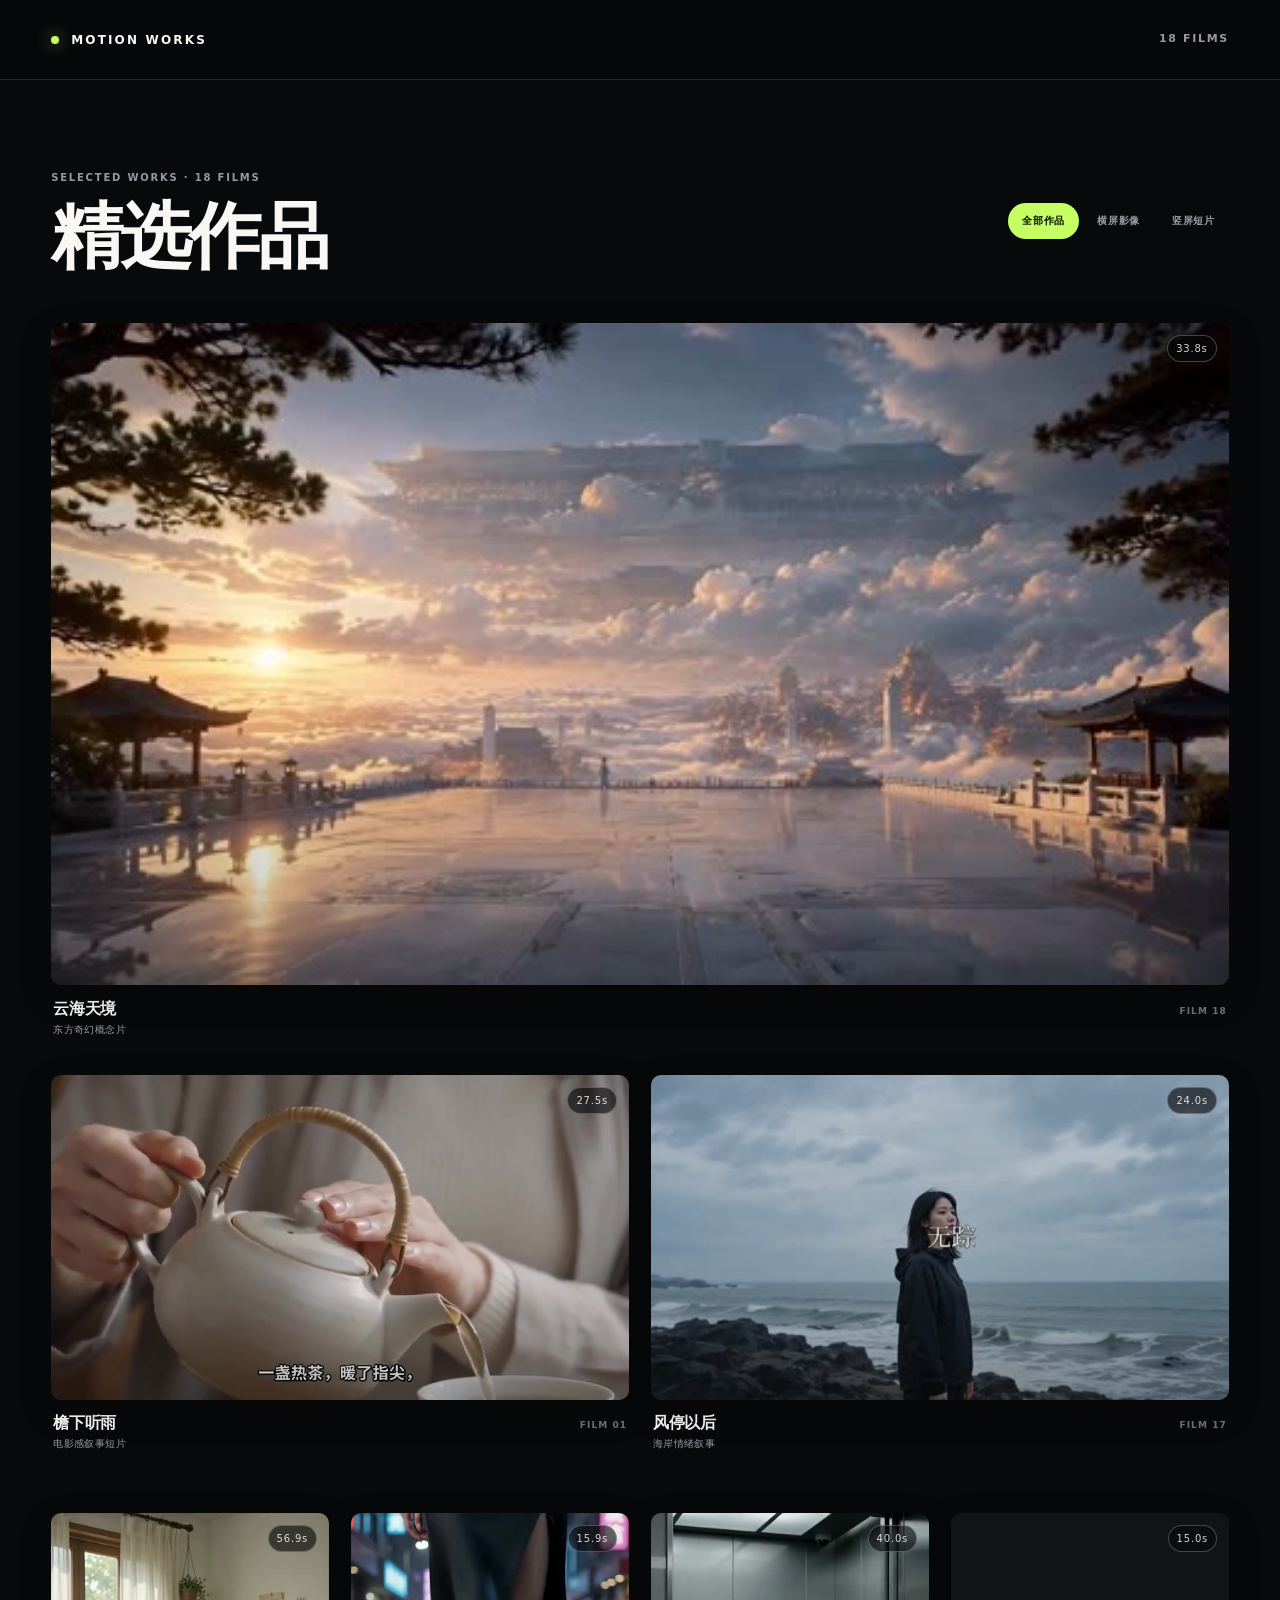
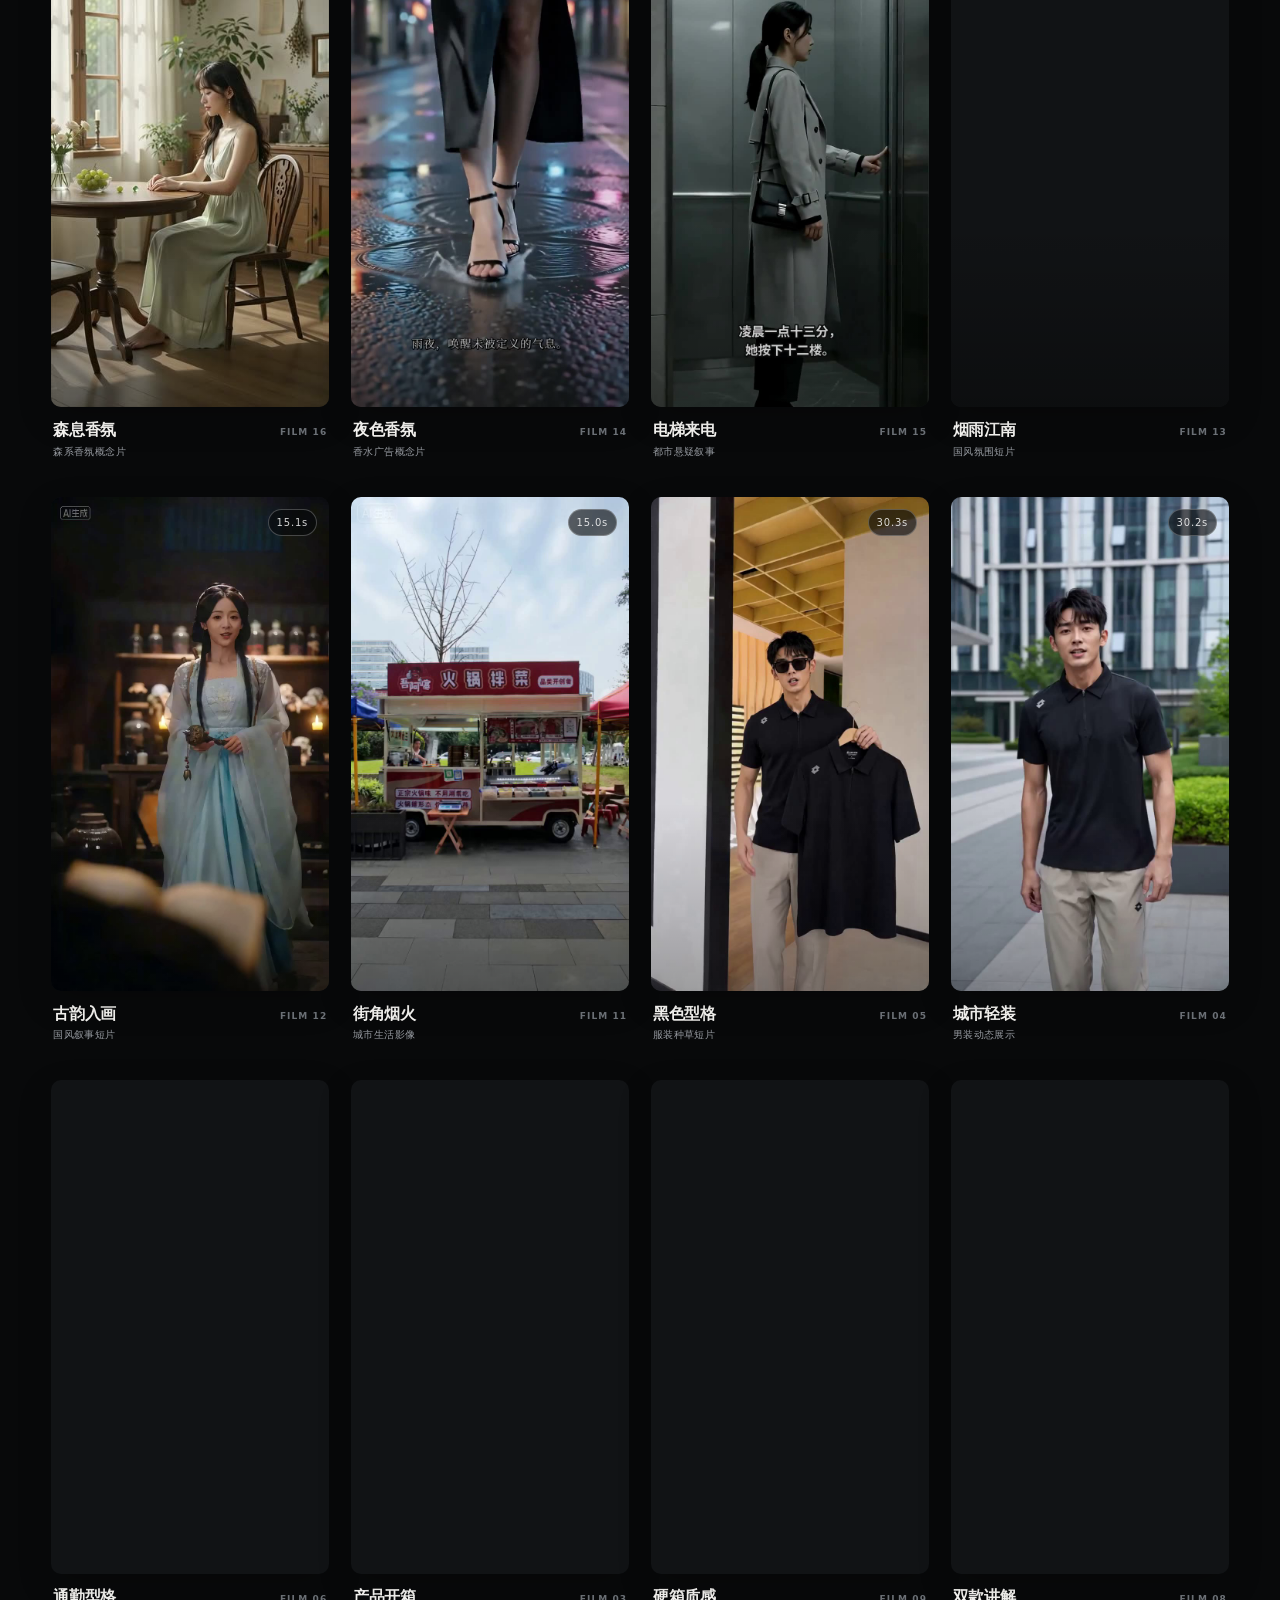
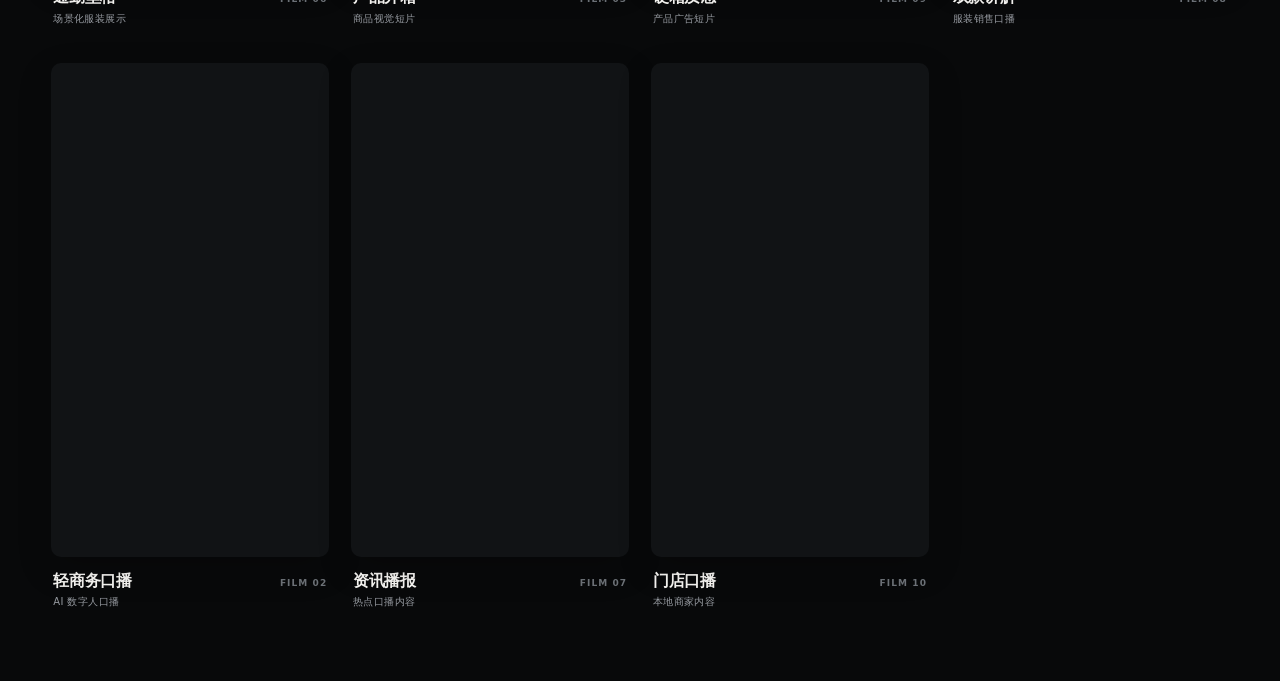
==== commit 3da9f375: "Refresh data cache and remove Fastly preconnect" ====
--- a/index.html
+++ b/index.html
@@ -19,9 +19,7 @@
   <meta name="twitter:image" content="https://works.devs.surf/thumbnails/19_thumb.jpg?v=20260815-4">
   <link rel="canonical" href="https://works.devs.surf/">
   <link rel="icon" href="favicon.svg" type="image/svg+xml">
-  <link rel="preconnect" href="https://fastly.jsdelivr.net" crossorigin>
   <link rel="preconnect" href="https://cdn.jsdelivr.net" crossorigin>
-  <link rel="dns-prefetch" href="//fastly.jsdelivr.net">
   <link rel="dns-prefetch" href="//cdn.jsdelivr.net">
   <link rel="preload" href="thumbnails/19_thumb.jpg?v=20260815-4" as="image" fetchpriority="high">
   <link rel="stylesheet" href="assets/styles.css?v=20260815-4">
@@ -114,7 +112,7 @@
   </div>
 
   <noscript><div class="noscript">请启用 JavaScript 以浏览和播放作品。</div></noscript>
-  <script src="assets/data.js?v=20260815-4" defer></script>
+  <script src="assets/data.js?v=20260815-5" defer></script>
   <script src="assets/app.js?v=20260815-4" defer></script>
   <script src="assets/resilience.js?v=20260815-4" defer></script>
 </body>
